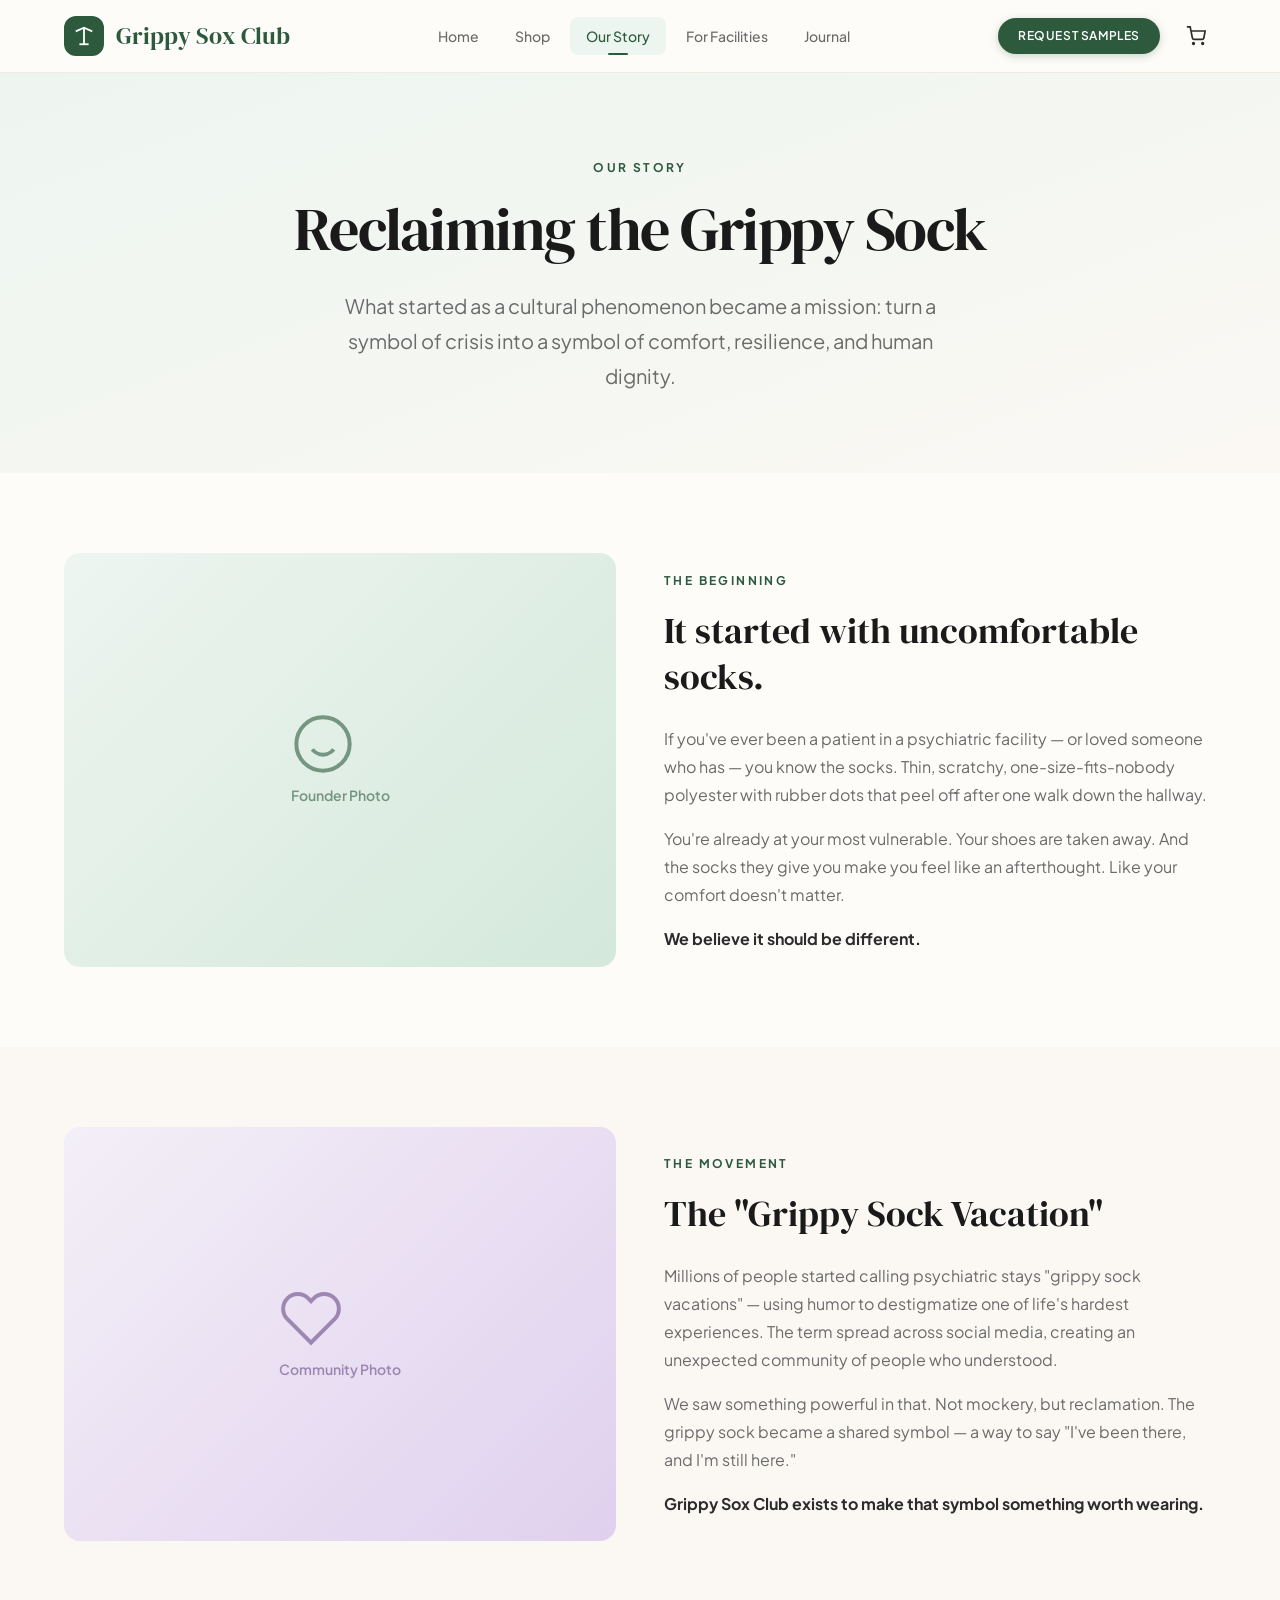
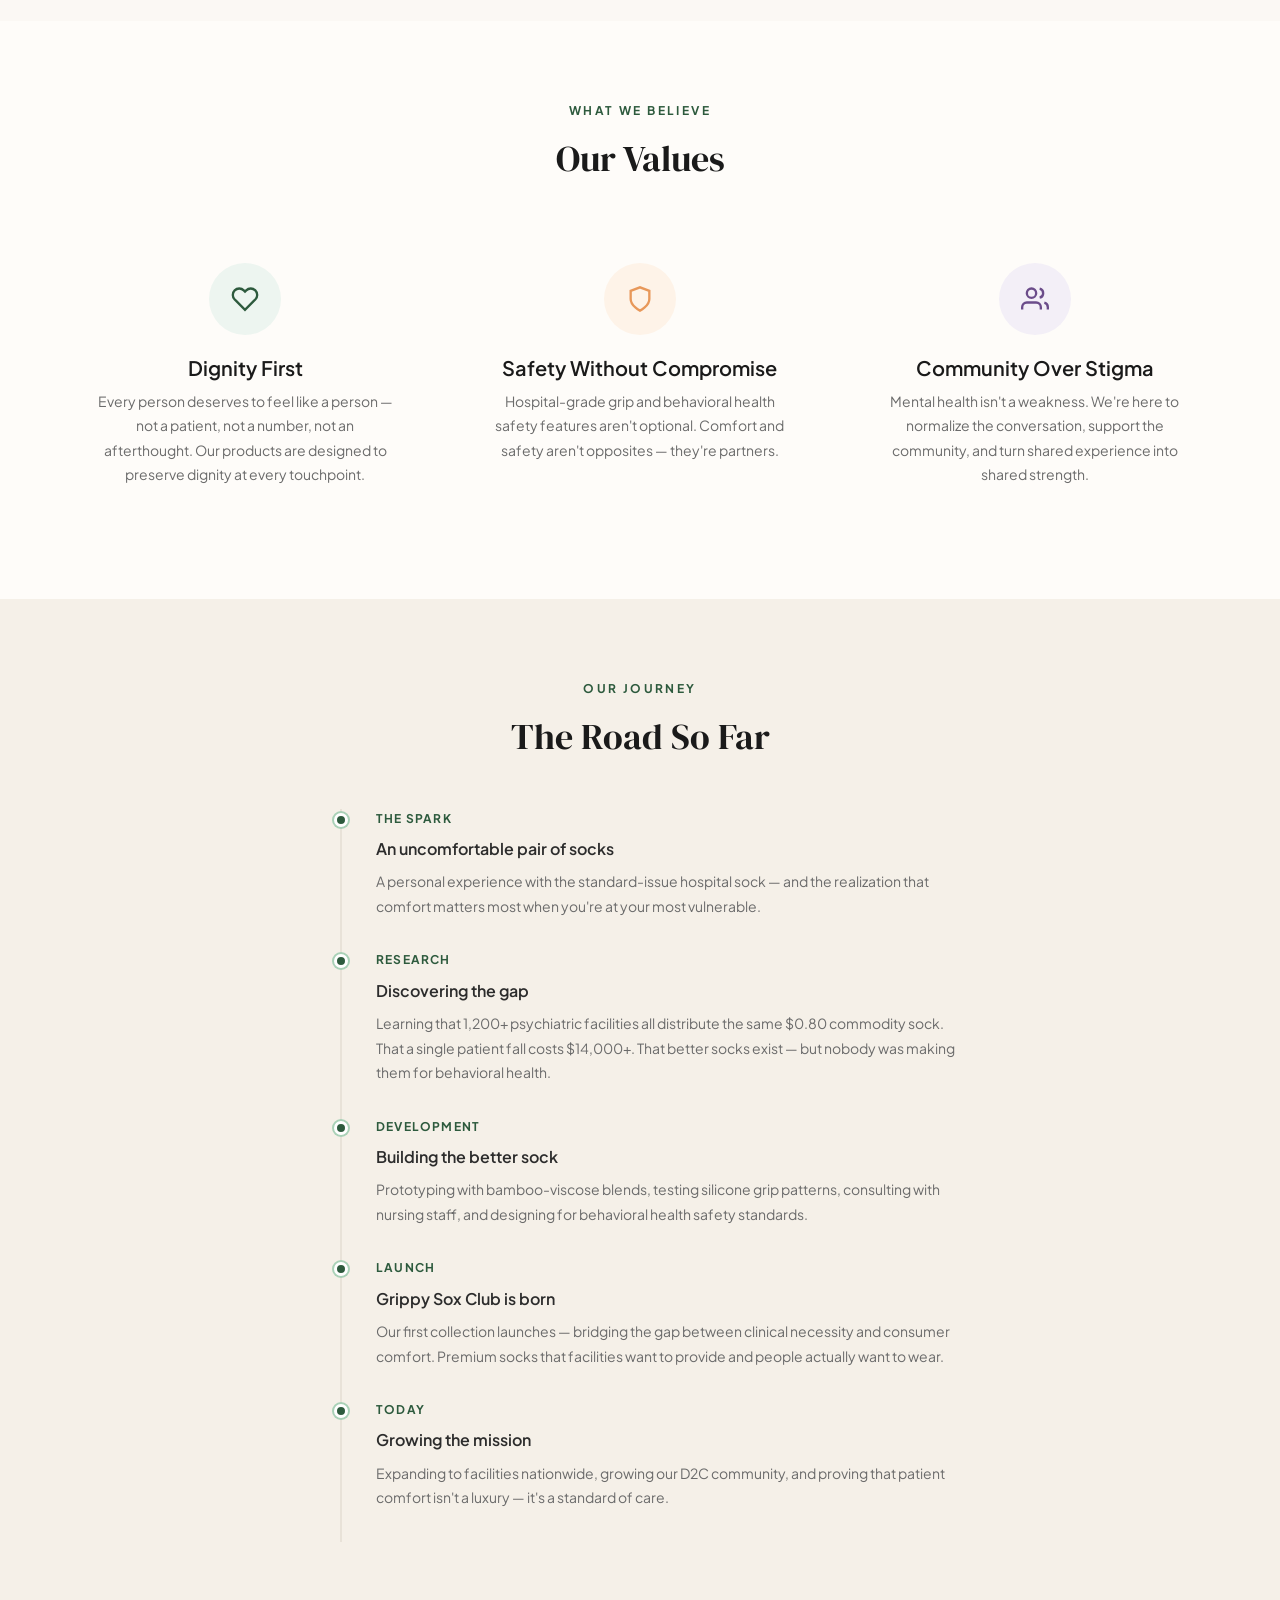
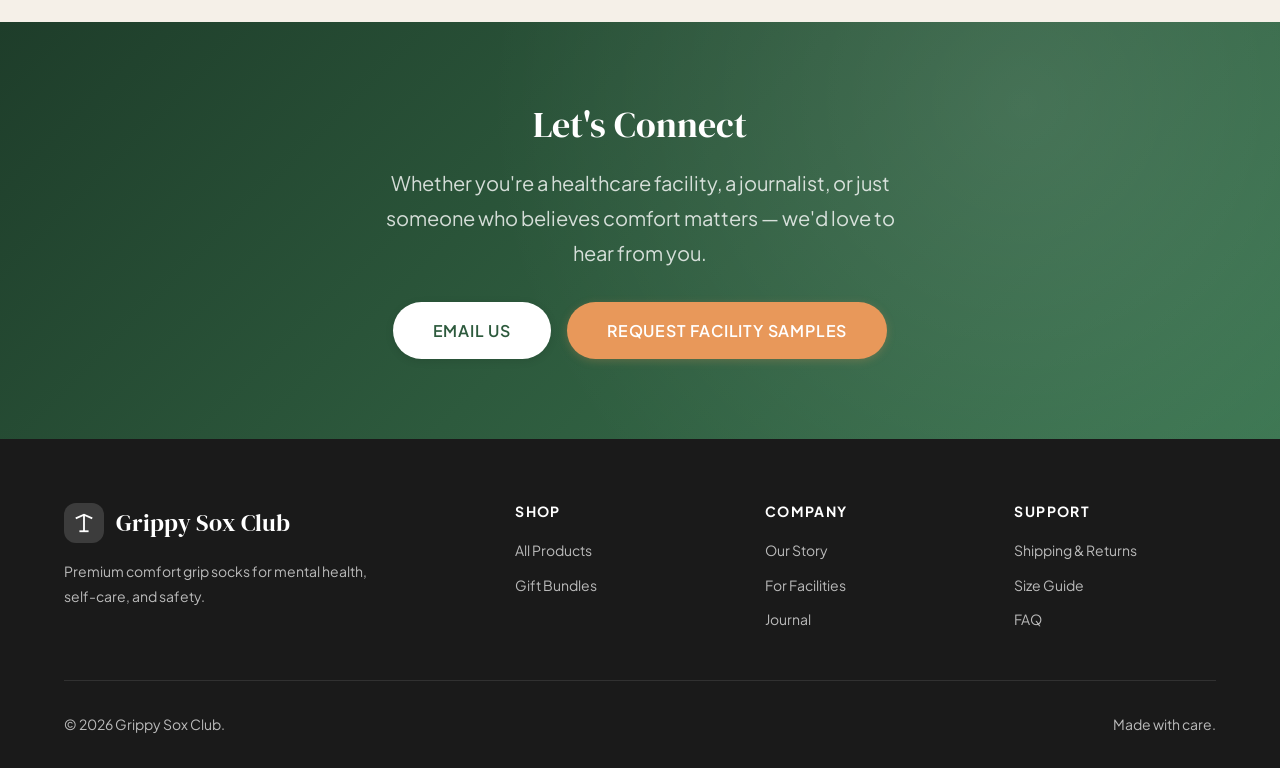
==== pages/about.html @ 21ee4d8b "Build complete Grippy Sox Club e-commerce website with Shopify Buy Button integration Full-featured " ====
<!DOCTYPE html>
<html lang="en">
<head>
  <meta charset="UTF-8">
  <meta name="viewport" content="width=device-width, initial-scale=1.0">
  <title>Our Story — Grippy Sox Club | Reclaiming the Grippy Sock</title>
  <meta name="description" content="Grippy Sox Club is reclaiming the grippy sock as a symbol of comfort and resilience. Learn about our mission to bring premium comfort to behavioral health and self-care.">

  <link rel="preconnect" href="https://fonts.googleapis.com">
  <link rel="preconnect" href="https://fonts.gstatic.com" crossorigin>
  <link href="https://fonts.googleapis.com/css2?family=DM+Serif+Display:ital@0;1&family=Plus+Jakarta+Sans:ital,wght@0,400;0,500;0,600;0,700;0,800;1,400;1,500&display=swap" rel="stylesheet">

  <link rel="stylesheet" href="../css/variables.css">
  <link rel="stylesheet" href="../css/base.css">
  <link rel="stylesheet" href="../css/components.css">
  <link rel="stylesheet" href="../css/animations.css">
  <link rel="icon" type="image/svg+xml" href="data:image/svg+xml,<svg xmlns='http://www.w3.org/2000/svg' viewBox='0 0 100 100'><text y='.9em' font-size='90'>🧦</text></svg>">

  <style>
    .about-hero { background: linear-gradient(160deg, var(--color-primary-50) 0%, var(--color-cream) 100%); }
    .story-section { display: grid; grid-template-columns: 1fr 1fr; gap: var(--space-12); align-items: center; }
    .story-image { aspect-ratio: 4/3; border-radius: var(--radius-xl); overflow: hidden; background: var(--color-sand); display: flex; align-items: center; justify-content: center; }
    .values-grid { display: grid; grid-template-columns: repeat(3, 1fr); gap: var(--space-8); }
    .value-card { text-align: center; padding: var(--space-8); }
    .value-card__icon { width: 72px; height: 72px; border-radius: var(--radius-full); display: flex; align-items: center; justify-content: center; margin: 0 auto var(--space-5); font-size: var(--text-2xl); }
    .timeline { max-width: 640px; margin: 0 auto; position: relative; }
    .timeline::before { content: ''; position: absolute; left: 20px; top: 0; bottom: 0; width: 2px; background: var(--color-border); }
    .timeline-item { padding-left: 56px; padding-bottom: var(--space-8); position: relative; }
    .timeline-item::before { content: ''; position: absolute; left: 14px; top: 4px; width: 14px; height: 14px; border-radius: var(--radius-full); background: var(--color-primary); border: 3px solid white; box-shadow: 0 0 0 2px var(--color-primary-200); }
    .timeline-item__date { font-size: var(--text-xs); font-weight: var(--weight-bold); letter-spacing: var(--tracking-wider); text-transform: uppercase; color: var(--color-primary); margin-bottom: var(--space-2); }
    .timeline-item__title { font-weight: var(--weight-semibold); margin-bottom: var(--space-2); }
    .timeline-item__text { font-size: var(--text-sm); color: var(--color-muted); line-height: var(--leading-relaxed); }
    @media (max-width: 768px) {
      .story-section { grid-template-columns: 1fr; }
      .values-grid { grid-template-columns: 1fr; }
    }
  </style>
</head>
<body class="page-transition">

  <!-- Header -->
  <header class="site-header" id="site-header">
    <div class="header-inner">
      <a href="../index.html" class="logo"><div class="logo-icon"><svg width="22" height="22" viewBox="0 0 24 24" fill="none" stroke="currentColor" stroke-width="2"><path d="M7 21h10"/><path d="M12 21V3"/><path d="M3 7l9-4 9 4"/></svg></div>Grippy Sox Club</a>
      <nav class="nav-main" id="nav-main">
        <a href="../index.html" class="nav-link">Home</a>
        <a href="shop.html" class="nav-link">Shop</a>
        <a href="about.html" class="nav-link active">Our Story</a>
        <a href="facilities.html" class="nav-link">For Facilities</a>
        <a href="blog.html" class="nav-link">Journal</a>
      </nav>
      <div class="nav-actions">
        <a href="facilities.html" class="btn btn--primary btn--sm">Request Samples</a>
        <button class="cart-button" id="cart-toggle" aria-label="Open cart">
          <svg width="20" height="20" viewBox="0 0 24 24" fill="none" stroke="currentColor" stroke-width="2"><circle cx="9" cy="21" r="1"/><circle cx="20" cy="21" r="1"/><path d="M1 1h4l2.68 13.39a2 2 0 0 0 2 1.61h9.72a2 2 0 0 0 2-1.61L23 6H6"/></svg>
          <span class="cart-count" id="cart-count">0</span>
        </button>
        <button class="menu-toggle" id="menu-toggle" aria-label="Toggle menu"><span></span></button>
      </div>
    </div>
  </header>

  <!-- Hero -->
  <section class="about-hero section">
    <div class="container text-center">
      <span class="overline reveal">Our Story</span>
      <h1 class="display mt-4 reveal" style="max-width: 800px; margin-left: auto; margin-right: auto;">
        Reclaiming the Grippy Sock
      </h1>
      <p class="lead mt-6 reveal" style="max-width: 600px; margin-left: auto; margin-right: auto;">
        What started as a cultural phenomenon became a mission: turn a symbol of crisis into a symbol of comfort, resilience, and human dignity.
      </p>
    </div>
  </section>

  <!-- The Story -->
  <section class="section">
    <div class="container">
      <div class="story-section">
        <div class="reveal-left">
          <div class="story-image" style="background: linear-gradient(135deg, var(--color-primary-50), var(--color-primary-100));">
            <div style="text-align: center; color: var(--color-primary); opacity: 0.6;">
              <svg width="64" height="64" viewBox="0 0 24 24" fill="none" stroke="currentColor" stroke-width="1.5"><circle cx="12" cy="12" r="10"/><path d="M8 14s1.5 2 4 2 4-2 4-2"/><line x1="9" y1="9" x2="9.01" y2="9"/><line x1="15" y1="9" x2="15.01" y2="9"/></svg>
              <p style="margin-top: var(--space-2); font-weight: 600; font-size: var(--text-sm);">Founder Photo</p>
            </div>
          </div>
        </div>
        <div class="reveal-right">
          <span class="overline">The Beginning</span>
          <h2 class="h2 mt-4">It started with uncomfortable socks.</h2>
          <p class="mt-6" style="color: var(--color-muted); line-height: var(--leading-relaxed);">
            If you've ever been a patient in a psychiatric facility — or loved someone who has — you know the socks. Thin, scratchy, one-size-fits-nobody polyester with rubber dots that peel off after one walk down the hallway.
          </p>
          <p class="mt-4" style="color: var(--color-muted); line-height: var(--leading-relaxed);">
            You're already at your most vulnerable. Your shoes are taken away. And the socks they give you make you feel like an afterthought. Like your comfort doesn't matter.
          </p>
          <p class="mt-4" style="color: var(--color-muted); line-height: var(--leading-relaxed);">
            <strong style="color: var(--color-charcoal);">We believe it should be different.</strong>
          </p>
        </div>
      </div>
    </div>
  </section>

  <!-- The Movement -->
  <section class="section bg-cream">
    <div class="container">
      <div class="story-section">
        <div class="reveal-left" style="order: 1;">
          <span class="overline">The Movement</span>
          <h2 class="h2 mt-4">The "Grippy Sock Vacation"</h2>
          <p class="mt-6" style="color: var(--color-muted); line-height: var(--leading-relaxed);">
            Millions of people started calling psychiatric stays "grippy sock vacations" — using humor to destigmatize one of life's hardest experiences. The term spread across social media, creating an unexpected community of people who understood.
          </p>
          <p class="mt-4" style="color: var(--color-muted); line-height: var(--leading-relaxed);">
            We saw something powerful in that. Not mockery, but reclamation. The grippy sock became a shared symbol — a way to say "I've been there, and I'm still here."
          </p>
          <p class="mt-4" style="color: var(--color-muted); line-height: var(--leading-relaxed);">
            <strong style="color: var(--color-charcoal);">Grippy Sox Club exists to make that symbol something worth wearing.</strong>
          </p>
        </div>
        <div class="reveal-right">
          <div class="story-image" style="background: linear-gradient(135deg, var(--color-secondary-50), #e0d0ee);">
            <div style="text-align: center; color: var(--color-secondary); opacity: 0.6;">
              <svg width="64" height="64" viewBox="0 0 24 24" fill="none" stroke="currentColor" stroke-width="1.5"><path d="M20.84 4.61a5.5 5.5 0 0 0-7.78 0L12 5.67l-1.06-1.06a5.5 5.5 0 0 0-7.78 7.78l1.06 1.06L12 21.23l7.78-7.78 1.06-1.06a5.5 5.5 0 0 0 0-7.78z"/></svg>
              <p style="margin-top: var(--space-2); font-weight: 600; font-size: var(--text-sm);">Community Photo</p>
            </div>
          </div>
        </div>
      </div>
    </div>
  </section>

  <!-- Values -->
  <section class="section">
    <div class="container">
      <div class="section-header reveal">
        <span class="overline">What We Believe</span>
        <h2 class="h2">Our Values</h2>
      </div>
      <div class="values-grid stagger-children">
        <div class="value-card">
          <div class="value-card__icon" style="background: var(--color-primary-50); color: var(--color-primary);">
            <svg width="28" height="28" viewBox="0 0 24 24" fill="none" stroke="currentColor" stroke-width="2"><path d="M20.84 4.61a5.5 5.5 0 0 0-7.78 0L12 5.67l-1.06-1.06a5.5 5.5 0 0 0-7.78 7.78l1.06 1.06L12 21.23l7.78-7.78 1.06-1.06a5.5 5.5 0 0 0 0-7.78z"/></svg>
          </div>
          <h3 class="h4">Dignity First</h3>
          <p class="mt-2" style="font-size: var(--text-sm); color: var(--color-muted); line-height: var(--leading-relaxed);">Every person deserves to feel like a person — not a patient, not a number, not an afterthought. Our products are designed to preserve dignity at every touchpoint.</p>
        </div>
        <div class="value-card">
          <div class="value-card__icon" style="background: #FEF3E8; color: var(--color-accent);">
            <svg width="28" height="28" viewBox="0 0 24 24" fill="none" stroke="currentColor" stroke-width="2"><path d="M12 22s8-4 8-10V5l-8-3-8 3v7c0 6 8 10 8 10z"/></svg>
          </div>
          <h3 class="h4">Safety Without Compromise</h3>
          <p class="mt-2" style="font-size: var(--text-sm); color: var(--color-muted); line-height: var(--leading-relaxed);">Hospital-grade grip and behavioral health safety features aren't optional. Comfort and safety aren't opposites — they're partners.</p>
        </div>
        <div class="value-card">
          <div class="value-card__icon" style="background: var(--color-secondary-50); color: var(--color-secondary);">
            <svg width="28" height="28" viewBox="0 0 24 24" fill="none" stroke="currentColor" stroke-width="2"><path d="M17 21v-2a4 4 0 0 0-4-4H5a4 4 0 0 0-4 4v2"/><circle cx="9" cy="7" r="4"/><path d="M23 21v-2a4 4 0 0 0-3-3.87"/><path d="M16 3.13a4 4 0 0 1 0 7.75"/></svg>
          </div>
          <h3 class="h4">Community Over Stigma</h3>
          <p class="mt-2" style="font-size: var(--text-sm); color: var(--color-muted); line-height: var(--leading-relaxed);">Mental health isn't a weakness. We're here to normalize the conversation, support the community, and turn shared experience into shared strength.</p>
        </div>
      </div>
    </div>
  </section>

  <!-- Timeline -->
  <section class="section bg-sand">
    <div class="container">
      <div class="section-header reveal">
        <span class="overline">Our Journey</span>
        <h2 class="h2">The Road So Far</h2>
      </div>
      <div class="timeline reveal">
        <div class="timeline-item">
          <div class="timeline-item__date">The Spark</div>
          <div class="timeline-item__title">An uncomfortable pair of socks</div>
          <div class="timeline-item__text">A personal experience with the standard-issue hospital sock — and the realization that comfort matters most when you're at your most vulnerable.</div>
        </div>
        <div class="timeline-item">
          <div class="timeline-item__date">Research</div>
          <div class="timeline-item__title">Discovering the gap</div>
          <div class="timeline-item__text">Learning that 1,200+ psychiatric facilities all distribute the same $0.80 commodity sock. That a single patient fall costs $14,000+. That better socks exist — but nobody was making them for behavioral health.</div>
        </div>
        <div class="timeline-item">
          <div class="timeline-item__date">Development</div>
          <div class="timeline-item__title">Building the better sock</div>
          <div class="timeline-item__text">Prototyping with bamboo-viscose blends, testing silicone grip patterns, consulting with nursing staff, and designing for behavioral health safety standards.</div>
        </div>
        <div class="timeline-item">
          <div class="timeline-item__date">Launch</div>
          <div class="timeline-item__title">Grippy Sox Club is born</div>
          <div class="timeline-item__text">Our first collection launches — bridging the gap between clinical necessity and consumer comfort. Premium socks that facilities want to provide and people actually want to wear.</div>
        </div>
        <div class="timeline-item">
          <div class="timeline-item__date">Today</div>
          <div class="timeline-item__title">Growing the mission</div>
          <div class="timeline-item__text">Expanding to facilities nationwide, growing our D2C community, and proving that patient comfort isn't a luxury — it's a standard of care.</div>
        </div>
      </div>
    </div>
  </section>

  <!-- Contact CTA -->
  <section class="cta-section section" id="contact">
    <div class="container text-center relative" style="z-index:1;">
      <div style="max-width: 540px; margin: 0 auto;">
        <h2 class="h2">Let's Connect</h2>
        <p class="lead mt-4">Whether you're a healthcare facility, a journalist, or just someone who believes comfort matters — we'd love to hear from you.</p>
        <div class="flex justify-center gap-4 mt-8" style="flex-wrap: wrap;">
          <a href="mailto:hello@grippysoxclub.com" class="btn btn--white btn--lg">Email Us</a>
          <a href="facilities.html" class="btn btn--accent btn--lg">Request Facility Samples</a>
        </div>
      </div>
    </div>
  </section>

  <!-- Footer -->
  <footer class="site-footer">
    <div class="container">
      <div class="footer-grid">
        <div class="footer-brand"><a href="../index.html" class="logo"><div class="logo-icon" style="background:rgba(255,255,255,0.15)"><svg width="22" height="22" viewBox="0 0 24 24" fill="none" stroke="currentColor" stroke-width="2"><path d="M7 21h10"/><path d="M12 21V3"/><path d="M3 7l9-4 9 4"/></svg></div>Grippy Sox Club</a><p>Premium comfort grip socks for mental health, self-care, and safety.</p></div>
        <div><h4 class="footer-heading">Shop</h4><nav class="footer-links"><a href="shop.html">All Products</a><a href="shop.html">Gift Bundles</a></nav></div>
        <div><h4 class="footer-heading">Company</h4><nav class="footer-links"><a href="about.html">Our Story</a><a href="facilities.html">For Facilities</a><a href="blog.html">Journal</a></nav></div>
        <div><h4 class="footer-heading">Support</h4><nav class="footer-links"><a href="#">Shipping & Returns</a><a href="#">Size Guide</a><a href="#">FAQ</a></nav></div>
      </div>
      <div class="footer-bottom"><p>&copy; 2026 Grippy Sox Club.</p><p>Made with care.</p></div>
    </div>
  </footer>

  <!-- Cart Drawer -->
  <div class="cart-overlay" id="cart-overlay"></div>
  <div class="cart-drawer" id="cart-drawer">
    <div class="cart-drawer__header"><h3 class="cart-drawer__title">Your Cart</h3><button class="cart-drawer__close" id="cart-close">&times;</button></div>
    <div class="cart-drawer__items" id="cart-items"><div class="cart-drawer__empty"><h4 class="h4">Your cart is empty</h4></div></div>
    <div class="cart-drawer__footer" id="cart-footer" style="display:none;"><div class="cart-drawer__subtotal"><span>Subtotal</span><span id="cart-subtotal">$0.00</span></div><button class="btn btn--primary btn--block btn--lg" id="checkout-btn">Checkout</button></div>
  </div>

  <script src="../js/main.js"></script>
  <script src="../js/shopify-buy.js"></script>
</body>
</html>
---- css/variables.css ----
/* ============================================
   GRIPPY SOX CLUB — Design System Variables
   ============================================ */

:root {
  /* ---- Brand Colors ---- */
  --color-primary: #2D5A3D;        /* Deep forest green — trust, health, calm */
  --color-primary-light: #3A7550;
  --color-primary-dark: #1E3D2A;
  --color-primary-50: #EDF5F0;
  --color-primary-100: #D4E8DB;
  --color-primary-200: #A9D1B7;

  --color-accent: #E8985A;         /* Warm terracotta — comfort, warmth */
  --color-accent-light: #F0B07A;
  --color-accent-dark: #D07A3A;

  --color-secondary: #6B4C8A;      /* Muted purple — mental health awareness */
  --color-secondary-light: #8A6BA8;
  --color-secondary-50: #F3EFF7;

  /* ---- Neutrals ---- */
  --color-cream: #FBF8F4;
  --color-warm-white: #FEFCF9;
  --color-sand: #F5F0E8;
  --color-taupe: #B8A99A;
  --color-charcoal: #2C2C2C;
  --color-dark: #1A1A1A;
  --color-muted: #6B6B6B;
  --color-light-muted: #9B9B9B;
  --color-border: #E8E2D8;
  --color-border-light: #F0ECE4;

  /* ---- Semantic Colors ---- */
  --color-success: #3A7550;
  --color-warning: #E8985A;
  --color-error: #C94444;
  --color-info: #4A7FB5;

  /* ---- Typography ---- */
  --font-display: 'DM Serif Display', Georgia, serif;
  --font-heading: 'Plus Jakarta Sans', 'Inter', -apple-system, sans-serif;
  --font-body: 'Plus Jakarta Sans', 'Inter', -apple-system, sans-serif;
  --font-mono: 'JetBrains Mono', 'Fira Code', monospace;

  /* ---- Type Scale (Major Third — 1.250) ---- */
  --text-xs: 0.75rem;     /* 12px */
  --text-sm: 0.875rem;    /* 14px */
  --text-base: 1rem;      /* 16px */
  --text-md: 1.125rem;    /* 18px */
  --text-lg: 1.25rem;     /* 20px */
  --text-xl: 1.5rem;      /* 24px */
  --text-2xl: 1.875rem;   /* 30px */
  --text-3xl: 2.25rem;    /* 36px */
  --text-4xl: 3rem;       /* 48px */
  --text-5xl: 3.75rem;    /* 60px */
  --text-6xl: 4.5rem;     /* 72px */

  /* ---- Line Heights ---- */
  --leading-tight: 1.15;
  --leading-snug: 1.3;
  --leading-normal: 1.6;
  --leading-relaxed: 1.75;

  /* ---- Letter Spacing ---- */
  --tracking-tight: -0.025em;
  --tracking-normal: 0;
  --tracking-wide: 0.05em;
  --tracking-wider: 0.1em;
  --tracking-widest: 0.2em;

  /* ---- Font Weights ---- */
  --weight-normal: 400;
  --weight-medium: 500;
  --weight-semibold: 600;
  --weight-bold: 700;
  --weight-extrabold: 800;

  /* ---- Spacing Scale ---- */
  --space-1: 0.25rem;   /* 4px */
  --space-2: 0.5rem;    /* 8px */
  --space-3: 0.75rem;   /* 12px */
  --space-4: 1rem;      /* 16px */
  --space-5: 1.25rem;   /* 20px */
  --space-6: 1.5rem;    /* 24px */
  --space-8: 2rem;      /* 32px */
  --space-10: 2.5rem;   /* 40px */
  --space-12: 3rem;     /* 48px */
  --space-16: 4rem;     /* 64px */
  --space-20: 5rem;     /* 80px */
  --space-24: 6rem;     /* 96px */
  --space-32: 8rem;     /* 128px */

  /* ---- Layout ---- */
  --container-sm: 640px;
  --container-md: 768px;
  --container-lg: 1024px;
  --container-xl: 1200px;
  --container-2xl: 1400px;

  /* ---- Border Radius ---- */
  --radius-sm: 4px;
  --radius-md: 8px;
  --radius-lg: 12px;
  --radius-xl: 16px;
  --radius-2xl: 24px;
  --radius-full: 9999px;

  /* ---- Shadows ---- */
  --shadow-xs: 0 1px 2px rgba(0, 0, 0, 0.04);
  --shadow-sm: 0 2px 4px rgba(0, 0, 0, 0.06);
  --shadow-md: 0 4px 12px rgba(0, 0, 0, 0.08);
  --shadow-lg: 0 8px 24px rgba(0, 0, 0, 0.1);
  --shadow-xl: 0 16px 48px rgba(0, 0, 0, 0.12);
  --shadow-2xl: 0 24px 64px rgba(0, 0, 0, 0.16);
  --shadow-inner: inset 0 2px 4px rgba(0, 0, 0, 0.06);
  --shadow-glow: 0 0 24px rgba(45, 90, 61, 0.15);

  /* ---- Transitions ---- */
  --ease-out: cubic-bezier(0.25, 0.46, 0.45, 0.94);
  --ease-in-out: cubic-bezier(0.42, 0, 0.58, 1);
  --ease-bounce: cubic-bezier(0.34, 1.56, 0.64, 1);
  --duration-fast: 150ms;
  --duration-normal: 300ms;
  --duration-slow: 500ms;

  /* ---- Z-Index ---- */
  --z-below: -1;
  --z-base: 0;
  --z-above: 10;
  --z-sticky: 100;
  --z-header: 200;
  --z-overlay: 300;
  --z-modal: 400;
  --z-toast: 500;
}
---- css/base.css ----
/* ============================================
   GRIPPY SOX CLUB — Base & Reset Styles
   ============================================ */

/* ---- Modern CSS Reset ---- */
*, *::before, *::after {
  box-sizing: border-box;
  margin: 0;
  padding: 0;
}

html {
  font-size: 16px;
  scroll-behavior: smooth;
  -webkit-text-size-adjust: 100%;
  text-size-adjust: 100%;
}

body {
  font-family: var(--font-body);
  font-size: var(--text-base);
  font-weight: var(--weight-normal);
  line-height: var(--leading-normal);
  color: var(--color-charcoal);
  background-color: var(--color-warm-white);
  -webkit-font-smoothing: antialiased;
  -moz-osx-font-smoothing: grayscale;
  overflow-x: hidden;
}

img, picture, video, canvas, svg {
  display: block;
  max-width: 100%;
  height: auto;
}

input, button, textarea, select {
  font: inherit;
  color: inherit;
}

button {
  cursor: pointer;
  border: none;
  background: none;
}

a {
  color: inherit;
  text-decoration: none;
}

ul, ol {
  list-style: none;
}

h1, h2, h3, h4, h5, h6 {
  overflow-wrap: break-word;
  line-height: var(--leading-tight);
}

p {
  overflow-wrap: break-word;
}

/* ---- Selection ---- */
::selection {
  background-color: var(--color-primary-200);
  color: var(--color-primary-dark);
}

/* ---- Focus Styles ---- */
:focus-visible {
  outline: 2px solid var(--color-primary);
  outline-offset: 2px;
  border-radius: var(--radius-sm);
}

/* ---- Scrollbar ---- */
::-webkit-scrollbar {
  width: 8px;
}
::-webkit-scrollbar-track {
  background: var(--color-cream);
}
::-webkit-scrollbar-thumb {
  background: var(--color-taupe);
  border-radius: var(--radius-full);
}
::-webkit-scrollbar-thumb:hover {
  background: var(--color-muted);
}

/* ============================================
   Layout Utilities
   ============================================ */

.container {
  width: 100%;
  max-width: var(--container-xl);
  margin-left: auto;
  margin-right: auto;
  padding-left: var(--space-6);
  padding-right: var(--space-6);
}

.container--narrow {
  max-width: var(--container-md);
}

.container--wide {
  max-width: var(--container-2xl);
}

.section {
  padding-top: var(--space-20);
  padding-bottom: var(--space-20);
}

.section--sm {
  padding-top: var(--space-12);
  padding-bottom: var(--space-12);
}

.section--lg {
  padding-top: var(--space-32);
  padding-bottom: var(--space-32);
}

/* ============================================
   Typography
   ============================================ */

.display {
  font-family: var(--font-display);
  font-size: var(--text-5xl);
  font-weight: var(--weight-normal);
  line-height: var(--leading-tight);
  letter-spacing: var(--tracking-tight);
  color: var(--color-dark);
}

.h1 {
  font-family: var(--font-display);
  font-size: var(--text-4xl);
  font-weight: var(--weight-normal);
  line-height: var(--leading-tight);
  letter-spacing: var(--tracking-tight);
  color: var(--color-dark);
}

.h2 {
  font-family: var(--font-display);
  font-size: var(--text-3xl);
  font-weight: var(--weight-normal);
  line-height: var(--leading-snug);
  color: var(--color-dark);
}

.h3 {
  font-family: var(--font-heading);
  font-size: var(--text-xl);
  font-weight: var(--weight-semibold);
  line-height: var(--leading-snug);
  color: var(--color-dark);
}

.h4 {
  font-family: var(--font-heading);
  font-size: var(--text-lg);
  font-weight: var(--weight-semibold);
  line-height: var(--leading-snug);
  color: var(--color-dark);
}

.overline {
  font-family: var(--font-heading);
  font-size: var(--text-xs);
  font-weight: var(--weight-bold);
  letter-spacing: var(--tracking-widest);
  text-transform: uppercase;
  color: var(--color-primary);
}

.lead {
  font-size: var(--text-lg);
  line-height: var(--leading-relaxed);
  color: var(--color-muted);
}

.caption {
  font-size: var(--text-sm);
  color: var(--color-light-muted);
}

/* ============================================
   Buttons
   ============================================ */

.btn {
  display: inline-flex;
  align-items: center;
  justify-content: center;
  gap: var(--space-2);
  padding: var(--space-3) var(--space-8);
  font-family: var(--font-heading);
  font-size: var(--text-sm);
  font-weight: var(--weight-semibold);
  letter-spacing: var(--tracking-wide);
  text-transform: uppercase;
  border-radius: var(--radius-full);
  transition: all var(--duration-normal) var(--ease-out);
  white-space: nowrap;
  position: relative;
  overflow: hidden;
}

.btn::after {
  content: '';
  position: absolute;
  inset: 0;
  background: linear-gradient(135deg, rgba(255,255,255,0.15) 0%, transparent 50%);
  opacity: 0;
  transition: opacity var(--duration-normal) var(--ease-out);
}

.btn:hover::after {
  opacity: 1;
}

.btn--primary {
  background-color: var(--color-primary);
  color: white;
  box-shadow: 0 2px 8px rgba(45, 90, 61, 0.25);
}

.btn--primary:hover {
  background-color: var(--color-primary-light);
  box-shadow: 0 4px 16px rgba(45, 90, 61, 0.3);
  transform: translateY(-1px);
}

.btn--primary:active {
  transform: translateY(0);
  box-shadow: 0 1px 4px rgba(45, 90, 61, 0.2);
}

.btn--accent {
  background-color: var(--color-accent);
  color: white;
  box-shadow: 0 2px 8px rgba(232, 152, 90, 0.25);
}

.btn--accent:hover {
  background-color: var(--color-accent-light);
  box-shadow: 0 4px 16px rgba(232, 152, 90, 0.3);
  transform: translateY(-1px);
}

.btn--outline {
  background: transparent;
  color: var(--color-primary);
  border: 2px solid var(--color-primary);
}

.btn--outline:hover {
  background-color: var(--color-primary);
  color: white;
  transform: translateY(-1px);
}

.btn--white {
  background: white;
  color: var(--color-primary);
  box-shadow: 0 2px 8px rgba(0, 0, 0, 0.1);
}

.btn--white:hover {
  box-shadow: 0 4px 16px rgba(0, 0, 0, 0.15);
  transform: translateY(-1px);
}

.btn--ghost {
  background: transparent;
  color: var(--color-charcoal);
  padding: var(--space-2) var(--space-4);
}

.btn--ghost:hover {
  color: var(--color-primary);
}

.btn--lg {
  padding: var(--space-4) var(--space-10);
  font-size: var(--text-base);
}

.btn--sm {
  padding: var(--space-2) var(--space-5);
  font-size: var(--text-xs);
}

.btn--block {
  width: 100%;
}

/* ============================================
   Cards
   ============================================ */

.card {
  background: white;
  border-radius: var(--radius-xl);
  overflow: hidden;
  transition: all var(--duration-normal) var(--ease-out);
}

.card--elevated {
  box-shadow: var(--shadow-md);
}

.card--elevated:hover {
  box-shadow: var(--shadow-xl);
  transform: translateY(-4px);
}

.card--bordered {
  border: 1px solid var(--color-border);
}

.card--bordered:hover {
  border-color: var(--color-primary-200);
}

.card__image {
  width: 100%;
  aspect-ratio: 1 / 1;
  object-fit: cover;
}

.card__body {
  padding: var(--space-6);
}

/* ============================================
   Badges
   ============================================ */

.badge {
  display: inline-flex;
  align-items: center;
  gap: var(--space-1);
  padding: var(--space-1) var(--space-3);
  font-size: var(--text-xs);
  font-weight: var(--weight-semibold);
  letter-spacing: var(--tracking-wide);
  text-transform: uppercase;
  border-radius: var(--radius-full);
}

.badge--primary {
  background-color: var(--color-primary-50);
  color: var(--color-primary);
}

.badge--accent {
  background-color: #FEF3E8;
  color: var(--color-accent-dark);
}

.badge--secondary {
  background-color: var(--color-secondary-50);
  color: var(--color-secondary);
}

/* ============================================
   Grid
   ============================================ */

.grid {
  display: grid;
  gap: var(--space-8);
}

.grid--2 { grid-template-columns: repeat(2, 1fr); }
.grid--3 { grid-template-columns: repeat(3, 1fr); }
.grid--4 { grid-template-columns: repeat(4, 1fr); }

@media (max-width: 1024px) {
  .grid--4 { grid-template-columns: repeat(2, 1fr); }
  .grid--3 { grid-template-columns: repeat(2, 1fr); }
}

@media (max-width: 640px) {
  .grid--4, .grid--3, .grid--2 {
    grid-template-columns: 1fr;
  }
  .display { font-size: var(--text-3xl); }
  .h1 { font-size: var(--text-2xl); }
  .h2 { font-size: var(--text-xl); }
  .section { padding-top: var(--space-12); padding-bottom: var(--space-12); }
  .section--lg { padding-top: var(--space-20); padding-bottom: var(--space-20); }
  .container { padding-left: var(--space-4); padding-right: var(--space-4); }
}

/* ============================================
   Utility Classes
   ============================================ */

.text-center { text-align: center; }
.text-left { text-align: left; }
.text-right { text-align: right; }

.mx-auto { margin-left: auto; margin-right: auto; }

.flex { display: flex; }
.flex-col { flex-direction: column; }
.flex-wrap { flex-wrap: wrap; }
.items-center { align-items: center; }
.justify-center { justify-content: center; }
.justify-between { justify-content: space-between; }
.gap-2 { gap: var(--space-2); }
.gap-4 { gap: var(--space-4); }
.gap-6 { gap: var(--space-6); }
.gap-8 { gap: var(--space-8); }

.mt-2 { margin-top: var(--space-2); }
.mt-4 { margin-top: var(--space-4); }
.mt-6 { margin-top: var(--space-6); }
.mt-8 { margin-top: var(--space-8); }
.mb-2 { margin-bottom: var(--space-2); }
.mb-4 { margin-bottom: var(--space-4); }
.mb-6 { margin-bottom: var(--space-6); }
.mb-8 { margin-bottom: var(--space-8); }

.sr-only {
  position: absolute;
  width: 1px;
  height: 1px;
  padding: 0;
  margin: -1px;
  overflow: hidden;
  clip: rect(0, 0, 0, 0);
  border: 0;
}

.bg-cream { background-color: var(--color-cream); }
.bg-sand { background-color: var(--color-sand); }
.bg-white { background-color: white; }
.bg-primary { background-color: var(--color-primary); }
.bg-dark { background-color: var(--color-dark); }

.color-primary { color: var(--color-primary); }
.color-accent { color: var(--color-accent); }
.color-muted { color: var(--color-muted); }
.color-white { color: white; }

.relative { position: relative; }
.overflow-hidden { overflow: hidden; }

.max-w-prose { max-width: 65ch; }
.max-w-narrow { max-width: 540px; }
---- css/components.css ----
/* ============================================
   GRIPPY SOX CLUB — Component Styles
   ============================================ */

/* ---- Announcement Bar ---- */
.announcement-bar {
  background: var(--color-primary-dark);
  color: white;
  padding: var(--space-2) var(--space-4);
  text-align: center;
  font-size: var(--text-sm);
  font-weight: var(--weight-medium);
  letter-spacing: var(--tracking-wide);
  position: relative;
  z-index: var(--z-header);
}

.announcement-bar a {
  text-decoration: underline;
  text-underline-offset: 2px;
}

.announcement-bar a:hover {
  opacity: 0.8;
}

/* ---- Header / Navigation ---- */
.site-header {
  position: sticky;
  top: 0;
  background: rgba(254, 252, 249, 0.92);
  backdrop-filter: blur(20px);
  -webkit-backdrop-filter: blur(20px);
  border-bottom: 1px solid var(--color-border-light);
  z-index: var(--z-header);
  transition: all var(--duration-normal) var(--ease-out);
}

.site-header.scrolled {
  box-shadow: var(--shadow-sm);
}

.header-inner {
  display: flex;
  align-items: center;
  justify-content: space-between;
  height: 72px;
  max-width: var(--container-xl);
  margin: 0 auto;
  padding: 0 var(--space-6);
}

.logo {
  display: flex;
  align-items: center;
  gap: var(--space-3);
  font-family: var(--font-display);
  font-size: var(--text-xl);
  color: var(--color-primary);
  white-space: nowrap;
}

.logo-icon {
  width: 40px;
  height: 40px;
  background: var(--color-primary);
  border-radius: var(--radius-lg);
  display: flex;
  align-items: center;
  justify-content: center;
  color: white;
  font-size: var(--text-lg);
  flex-shrink: 0;
}

.nav-main {
  display: flex;
  align-items: center;
  gap: var(--space-1);
}

.nav-link {
  padding: var(--space-2) var(--space-4);
  font-size: var(--text-sm);
  font-weight: var(--weight-medium);
  color: var(--color-muted);
  border-radius: var(--radius-md);
  transition: all var(--duration-fast) var(--ease-out);
  position: relative;
}

.nav-link:hover,
.nav-link.active {
  color: var(--color-primary);
  background-color: var(--color-primary-50);
}

.nav-link::after {
  content: '';
  position: absolute;
  bottom: 0;
  left: 50%;
  transform: translateX(-50%) scaleX(0);
  width: 20px;
  height: 2px;
  background: var(--color-primary);
  border-radius: var(--radius-full);
  transition: transform var(--duration-normal) var(--ease-out);
}

.nav-link:hover::after,
.nav-link.active::after {
  transform: translateX(-50%) scaleX(1);
}

.nav-actions {
  display: flex;
  align-items: center;
  gap: var(--space-4);
}

.cart-button {
  position: relative;
  width: 40px;
  height: 40px;
  display: flex;
  align-items: center;
  justify-content: center;
  border-radius: var(--radius-full);
  transition: all var(--duration-fast) var(--ease-out);
}

.cart-button:hover {
  background-color: var(--color-primary-50);
  color: var(--color-primary);
}

.cart-count {
  position: absolute;
  top: -2px;
  right: -2px;
  width: 18px;
  height: 18px;
  background: var(--color-accent);
  color: white;
  font-size: 10px;
  font-weight: var(--weight-bold);
  border-radius: var(--radius-full);
  display: flex;
  align-items: center;
  justify-content: center;
  opacity: 0;
  transform: scale(0);
  transition: all var(--duration-normal) var(--ease-bounce);
}

.cart-count.visible {
  opacity: 1;
  transform: scale(1);
}

/* Mobile Menu Toggle */
.menu-toggle {
  display: none;
  width: 40px;
  height: 40px;
  align-items: center;
  justify-content: center;
  border-radius: var(--radius-md);
}

.menu-toggle span {
  display: block;
  width: 20px;
  height: 2px;
  background: var(--color-charcoal);
  transition: all var(--duration-normal) var(--ease-out);
  position: relative;
}

.menu-toggle span::before,
.menu-toggle span::after {
  content: '';
  position: absolute;
  width: 100%;
  height: 100%;
  background: inherit;
  left: 0;
  transition: inherit;
}

.menu-toggle span::before { top: -6px; }
.menu-toggle span::after { top: 6px; }

.menu-toggle.open span { background: transparent; }
.menu-toggle.open span::before { top: 0; transform: rotate(45deg); background: var(--color-charcoal); }
.menu-toggle.open span::after { top: 0; transform: rotate(-45deg); background: var(--color-charcoal); }

@media (max-width: 768px) {
  .menu-toggle { display: flex; }
  .nav-main {
    position: fixed;
    top: 72px;
    left: 0;
    right: 0;
    bottom: 0;
    background: var(--color-warm-white);
    flex-direction: column;
    align-items: stretch;
    padding: var(--space-6);
    gap: var(--space-2);
    transform: translateX(100%);
    transition: transform var(--duration-slow) var(--ease-out);
    z-index: var(--z-overlay);
  }
  .nav-main.open {
    transform: translateX(0);
  }
  .nav-link {
    font-size: var(--text-lg);
    padding: var(--space-4);
  }
  .nav-actions .btn {
    display: none;
  }
  .nav-main .btn--primary {
    display: inline-flex;
    margin-top: var(--space-4);
  }
}

/* ---- Hero Section ---- */
.hero {
  position: relative;
  min-height: 90vh;
  display: flex;
  align-items: center;
  overflow: hidden;
  background: linear-gradient(160deg, var(--color-cream) 0%, var(--color-warm-white) 50%, var(--color-primary-50) 100%);
}

.hero__bg-pattern {
  position: absolute;
  inset: 0;
  opacity: 0.04;
  background-image:
    radial-gradient(circle at 20% 50%, var(--color-primary) 1px, transparent 1px),
    radial-gradient(circle at 80% 20%, var(--color-primary) 1px, transparent 1px),
    radial-gradient(circle at 60% 80%, var(--color-primary) 1px, transparent 1px);
  background-size: 60px 60px, 80px 80px, 50px 50px;
}

.hero__content {
  display: grid;
  grid-template-columns: 1fr 1fr;
  gap: var(--space-16);
  align-items: center;
  position: relative;
  z-index: 1;
}

.hero__text {
  max-width: 580px;
}

.hero__badge {
  margin-bottom: var(--space-6);
}

.hero__title {
  font-family: var(--font-display);
  font-size: var(--text-5xl);
  line-height: var(--leading-tight);
  color: var(--color-dark);
  margin-bottom: var(--space-6);
}

.hero__title em {
  font-style: normal;
  color: var(--color-primary);
  position: relative;
}

.hero__title em::after {
  content: '';
  position: absolute;
  bottom: 4px;
  left: 0;
  right: 0;
  height: 8px;
  background: var(--color-primary-200);
  border-radius: var(--radius-full);
  z-index: -1;
  opacity: 0.6;
}

.hero__subtitle {
  font-size: var(--text-lg);
  line-height: var(--leading-relaxed);
  color: var(--color-muted);
  margin-bottom: var(--space-8);
  max-width: 480px;
}

.hero__actions {
  display: flex;
  gap: var(--space-4);
  flex-wrap: wrap;
  margin-bottom: var(--space-10);
}

.hero__proof {
  display: flex;
  align-items: center;
  gap: var(--space-4);
  padding-top: var(--space-8);
  border-top: 1px solid var(--color-border-light);
}

.hero__proof-avatars {
  display: flex;
}

.hero__proof-avatar {
  width: 36px;
  height: 36px;
  border-radius: var(--radius-full);
  border: 2px solid white;
  background: var(--color-primary-100);
  display: flex;
  align-items: center;
  justify-content: center;
  font-size: var(--text-xs);
  font-weight: var(--weight-bold);
  color: var(--color-primary);
  margin-left: -8px;
}

.hero__proof-avatar:first-child {
  margin-left: 0;
}

.hero__proof-text {
  font-size: var(--text-sm);
  color: var(--color-muted);
}

.hero__proof-text strong {
  color: var(--color-charcoal);
  font-weight: var(--weight-semibold);
}

.hero__visual {
  position: relative;
  display: flex;
  align-items: center;
  justify-content: center;
}

.hero__image-container {
  position: relative;
  width: 100%;
  max-width: 520px;
  aspect-ratio: 4 / 5;
  background: linear-gradient(135deg, var(--color-primary-100), var(--color-primary-200));
  border-radius: var(--radius-2xl);
  overflow: hidden;
  box-shadow: var(--shadow-2xl);
}

.hero__image-container::before {
  content: '';
  position: absolute;
  inset: 0;
  background: linear-gradient(180deg, transparent 50%, rgba(0,0,0,0.1) 100%);
  z-index: 1;
}

.hero__image-placeholder {
  width: 100%;
  height: 100%;
  display: flex;
  flex-direction: column;
  align-items: center;
  justify-content: center;
  gap: var(--space-4);
  color: var(--color-primary);
  font-size: var(--text-lg);
  padding: var(--space-8);
  text-align: center;
  background: linear-gradient(135deg, var(--color-primary-50) 0%, var(--color-primary-100) 50%, #d4e8db 100%);
}

.hero__image-placeholder svg {
  width: 80px;
  height: 80px;
  opacity: 0.6;
}

.hero__float-card {
  position: absolute;
  background: white;
  border-radius: var(--radius-lg);
  padding: var(--space-4) var(--space-5);
  box-shadow: var(--shadow-lg);
  display: flex;
  align-items: center;
  gap: var(--space-3);
  z-index: 2;
  animation: float 6s ease-in-out infinite;
}

.hero__float-card--top {
  top: 10%;
  right: -20px;
  animation-delay: 0s;
}

.hero__float-card--bottom {
  bottom: 15%;
  left: -20px;
  animation-delay: 3s;
}

.hero__float-icon {
  width: 40px;
  height: 40px;
  border-radius: var(--radius-md);
  display: flex;
  align-items: center;
  justify-content: center;
  font-size: var(--text-lg);
  flex-shrink: 0;
}

.hero__float-card--top .hero__float-icon {
  background: var(--color-primary-50);
  color: var(--color-primary);
}

.hero__float-card--bottom .hero__float-icon {
  background: #FEF3E8;
  color: var(--color-accent);
}

.hero__float-text {
  font-size: var(--text-sm);
  font-weight: var(--weight-semibold);
  color: var(--color-charcoal);
  white-space: nowrap;
}

.hero__float-subtext {
  font-size: var(--text-xs);
  color: var(--color-light-muted);
  font-weight: var(--weight-normal);
}

@keyframes float {
  0%, 100% { transform: translateY(0); }
  50% { transform: translateY(-10px); }
}

@media (max-width: 1024px) {
  .hero { min-height: auto; padding-top: var(--space-12); padding-bottom: var(--space-12); }
  .hero__content { grid-template-columns: 1fr; gap: var(--space-10); }
  .hero__title { font-size: var(--text-3xl); }
  .hero__visual { order: -1; }
  .hero__image-container { max-width: 400px; margin: 0 auto; }
  .hero__float-card--top { right: 5%; }
  .hero__float-card--bottom { left: 5%; }
}

@media (max-width: 640px) {
  .hero__title { font-size: var(--text-2xl); }
  .hero__actions { flex-direction: column; }
  .hero__actions .btn { width: 100%; }
  .hero__float-card { display: none; }
}

/* ---- Trust Bar ---- */
.trust-bar {
  background: white;
  border-top: 1px solid var(--color-border-light);
  border-bottom: 1px solid var(--color-border-light);
  padding: var(--space-8) 0;
}

.trust-bar__inner {
  display: flex;
  align-items: center;
  justify-content: center;
  gap: var(--space-12);
  flex-wrap: wrap;
}

.trust-item {
  display: flex;
  align-items: center;
  gap: var(--space-3);
  font-size: var(--text-sm);
  font-weight: var(--weight-medium);
  color: var(--color-muted);
  white-space: nowrap;
}

.trust-item__icon {
  width: 36px;
  height: 36px;
  background: var(--color-primary-50);
  border-radius: var(--radius-full);
  display: flex;
  align-items: center;
  justify-content: center;
  color: var(--color-primary);
  font-size: var(--text-md);
  flex-shrink: 0;
}

@media (max-width: 768px) {
  .trust-bar__inner {
    gap: var(--space-6);
  }
  .trust-item {
    flex: 0 0 calc(50% - var(--space-3));
    justify-content: center;
  }
}

/* ---- Product Card ---- */
.product-card {
  background: white;
  border-radius: var(--radius-xl);
  overflow: hidden;
  border: 1px solid var(--color-border-light);
  transition: all var(--duration-normal) var(--ease-out);
  position: relative;
}

.product-card:hover {
  border-color: var(--color-primary-200);
  box-shadow: var(--shadow-lg);
  transform: translateY(-4px);
}

.product-card__badge {
  position: absolute;
  top: var(--space-4);
  left: var(--space-4);
  z-index: 2;
}

.product-card__image {
  width: 100%;
  aspect-ratio: 1 / 1;
  background: var(--color-sand);
  position: relative;
  overflow: hidden;
}

.product-card__image-placeholder {
  width: 100%;
  height: 100%;
  display: flex;
  flex-direction: column;
  align-items: center;
  justify-content: center;
  gap: var(--space-2);
  color: var(--color-taupe);
  font-size: var(--text-sm);
}

.product-card__image-placeholder svg {
  width: 48px;
  height: 48px;
  opacity: 0.5;
}

.product-card__quick-add {
  position: absolute;
  bottom: 0;
  left: 0;
  right: 0;
  padding: var(--space-4);
  background: linear-gradient(transparent, rgba(0,0,0,0.5));
  transform: translateY(100%);
  transition: transform var(--duration-normal) var(--ease-out);
}

.product-card:hover .product-card__quick-add {
  transform: translateY(0);
}

.product-card__body {
  padding: var(--space-5);
}

.product-card__category {
  font-size: var(--text-xs);
  font-weight: var(--weight-semibold);
  letter-spacing: var(--tracking-wider);
  text-transform: uppercase;
  color: var(--color-light-muted);
  margin-bottom: var(--space-1);
}

.product-card__title {
  font-family: var(--font-heading);
  font-size: var(--text-md);
  font-weight: var(--weight-semibold);
  color: var(--color-dark);
  margin-bottom: var(--space-2);
}

.product-card__description {
  font-size: var(--text-sm);
  color: var(--color-muted);
  line-height: var(--leading-normal);
  margin-bottom: var(--space-4);
  display: -webkit-box;
  -webkit-line-clamp: 2;
  -webkit-box-orient: vertical;
  overflow: hidden;
}

.product-card__footer {
  display: flex;
  align-items: center;
  justify-content: space-between;
}

.product-card__price {
  font-size: var(--text-lg);
  font-weight: var(--weight-bold);
  color: var(--color-dark);
}

.product-card__price-compare {
  font-size: var(--text-sm);
  color: var(--color-light-muted);
  text-decoration: line-through;
  margin-left: var(--space-2);
  font-weight: var(--weight-normal);
}

.product-card__rating {
  display: flex;
  align-items: center;
  gap: var(--space-1);
  font-size: var(--text-sm);
  color: var(--color-accent);
}

/* ---- Section Headers ---- */
.section-header {
  text-align: center;
  max-width: 640px;
  margin: 0 auto var(--space-12);
}

.section-header .overline {
  margin-bottom: var(--space-4);
  display: block;
}

.section-header .h2 {
  margin-bottom: var(--space-4);
}

.section-header .lead {
  margin-bottom: 0;
}

/* ---- Feature Cards ---- */
.feature-card {
  padding: var(--space-8);
  border-radius: var(--radius-xl);
  background: white;
  border: 1px solid var(--color-border-light);
  transition: all var(--duration-normal) var(--ease-out);
}

.feature-card:hover {
  border-color: var(--color-primary-200);
  box-shadow: var(--shadow-md);
}

.feature-card__icon {
  width: 56px;
  height: 56px;
  border-radius: var(--radius-lg);
  display: flex;
  align-items: center;
  justify-content: center;
  font-size: var(--text-xl);
  margin-bottom: var(--space-5);
}

.feature-card__icon--primary {
  background: var(--color-primary-50);
  color: var(--color-primary);
}

.feature-card__icon--accent {
  background: #FEF3E8;
  color: var(--color-accent);
}

.feature-card__icon--secondary {
  background: var(--color-secondary-50);
  color: var(--color-secondary);
}

.feature-card__title {
  font-size: var(--text-md);
  font-weight: var(--weight-semibold);
  color: var(--color-dark);
  margin-bottom: var(--space-3);
}

.feature-card__text {
  font-size: var(--text-sm);
  color: var(--color-muted);
  line-height: var(--leading-relaxed);
}

/* ---- Testimonial ---- */
.testimonial-card {
  background: white;
  border-radius: var(--radius-xl);
  padding: var(--space-8);
  border: 1px solid var(--color-border-light);
  transition: all var(--duration-normal) var(--ease-out);
}

.testimonial-card:hover {
  box-shadow: var(--shadow-md);
  transform: translateY(-2px);
}

.testimonial-card__stars {
  color: var(--color-accent);
  font-size: var(--text-md);
  margin-bottom: var(--space-4);
  letter-spacing: 2px;
}

.testimonial-card__quote {
  font-size: var(--text-md);
  line-height: var(--leading-relaxed);
  color: var(--color-charcoal);
  margin-bottom: var(--space-6);
  font-style: italic;
}

.testimonial-card__author {
  display: flex;
  align-items: center;
  gap: var(--space-3);
}

.testimonial-card__avatar {
  width: 44px;
  height: 44px;
  border-radius: var(--radius-full);
  background: var(--color-primary-100);
  display: flex;
  align-items: center;
  justify-content: center;
  font-weight: var(--weight-bold);
  color: var(--color-primary);
  font-size: var(--text-sm);
  flex-shrink: 0;
}

.testimonial-card__name {
  font-weight: var(--weight-semibold);
  font-size: var(--text-sm);
  color: var(--color-dark);
}

.testimonial-card__role {
  font-size: var(--text-xs);
  color: var(--color-light-muted);
}

/* ---- CTA Section ---- */
.cta-section {
  background: linear-gradient(135deg, var(--color-primary-dark) 0%, var(--color-primary) 50%, var(--color-primary-light) 100%);
  color: white;
  position: relative;
  overflow: hidden;
}

.cta-section::before {
  content: '';
  position: absolute;
  inset: 0;
  background: radial-gradient(circle at 80% 20%, rgba(255,255,255,0.1) 0%, transparent 50%);
}

.cta-section .h2 { color: white; }
.cta-section .lead { color: rgba(255,255,255,0.8); }

/* ---- Footer ---- */
.site-footer {
  background: var(--color-dark);
  color: rgba(255, 255, 255, 0.7);
  padding-top: var(--space-16);
  padding-bottom: var(--space-8);
}

.footer-grid {
  display: grid;
  grid-template-columns: 2fr 1fr 1fr 1fr;
  gap: var(--space-12);
  margin-bottom: var(--space-12);
}

.footer-brand {
  max-width: 320px;
}

.footer-brand .logo {
  color: white;
  margin-bottom: var(--space-4);
}

.footer-brand p {
  font-size: var(--text-sm);
  line-height: var(--leading-relaxed);
  margin-bottom: var(--space-6);
}

.footer-heading {
  font-size: var(--text-sm);
  font-weight: var(--weight-bold);
  letter-spacing: var(--tracking-wider);
  text-transform: uppercase;
  color: white;
  margin-bottom: var(--space-5);
}

.footer-links {
  display: flex;
  flex-direction: column;
  gap: var(--space-3);
}

.footer-links a {
  font-size: var(--text-sm);
  transition: color var(--duration-fast) var(--ease-out);
}

.footer-links a:hover {
  color: white;
}

.footer-bottom {
  padding-top: var(--space-8);
  border-top: 1px solid rgba(255, 255, 255, 0.1);
  display: flex;
  align-items: center;
  justify-content: space-between;
  font-size: var(--text-sm);
}

.footer-social {
  display: flex;
  gap: var(--space-4);
}

.footer-social a {
  width: 36px;
  height: 36px;
  border-radius: var(--radius-full);
  background: rgba(255, 255, 255, 0.1);
  display: flex;
  align-items: center;
  justify-content: center;
  transition: all var(--duration-fast) var(--ease-out);
}

.footer-social a:hover {
  background: var(--color-primary);
  color: white;
}

@media (max-width: 768px) {
  .footer-grid {
    grid-template-columns: 1fr 1fr;
    gap: var(--space-8);
  }
  .footer-brand {
    grid-column: 1 / -1;
  }
  .footer-bottom {
    flex-direction: column;
    gap: var(--space-4);
    text-align: center;
  }
}

/* ---- Newsletter Section ---- */
.newsletter-form {
  display: flex;
  gap: var(--space-3);
  max-width: 460px;
}

.newsletter-form input {
  flex: 1;
  padding: var(--space-3) var(--space-5);
  border: 2px solid rgba(255,255,255,0.2);
  border-radius: var(--radius-full);
  background: rgba(255,255,255,0.1);
  color: white;
  font-size: var(--text-sm);
}

.newsletter-form input::placeholder {
  color: rgba(255,255,255,0.5);
}

.newsletter-form input:focus {
  outline: none;
  border-color: rgba(255,255,255,0.5);
  background: rgba(255,255,255,0.15);
}

/* ---- Comparison Section ---- */
.comparison {
  display: grid;
  grid-template-columns: 1fr 1fr;
  gap: var(--space-8);
  align-items: start;
}

.comparison__side {
  padding: var(--space-8);
  border-radius: var(--radius-xl);
}

.comparison__side--old {
  background: var(--color-sand);
  border: 1px solid var(--color-border);
}

.comparison__side--new {
  background: var(--color-primary-50);
  border: 2px solid var(--color-primary-200);
  position: relative;
}

.comparison__label {
  font-size: var(--text-xs);
  font-weight: var(--weight-bold);
  letter-spacing: var(--tracking-widest);
  text-transform: uppercase;
  margin-bottom: var(--space-4);
}

.comparison__side--old .comparison__label { color: var(--color-light-muted); }
.comparison__side--new .comparison__label { color: var(--color-primary); }

.comparison__title {
  font-family: var(--font-display);
  font-size: var(--text-xl);
  margin-bottom: var(--space-6);
}

.comparison__list {
  display: flex;
  flex-direction: column;
  gap: var(--space-3);
}

.comparison__item {
  display: flex;
  align-items: flex-start;
  gap: var(--space-3);
  font-size: var(--text-sm);
  line-height: var(--leading-normal);
}

.comparison__icon {
  flex-shrink: 0;
  width: 20px;
  height: 20px;
  border-radius: var(--radius-full);
  display: flex;
  align-items: center;
  justify-content: center;
  font-size: 11px;
  margin-top: 2px;
}

.comparison__side--old .comparison__icon {
  background: rgba(0,0,0,0.08);
  color: var(--color-light-muted);
}

.comparison__side--new .comparison__icon {
  background: var(--color-primary);
  color: white;
}

@media (max-width: 768px) {
  .comparison {
    grid-template-columns: 1fr;
  }
}

/* ---- Stats Row ---- */
.stats-row {
  display: grid;
  grid-template-columns: repeat(4, 1fr);
  gap: var(--space-8);
  text-align: center;
}

.stat__number {
  font-family: var(--font-display);
  font-size: var(--text-4xl);
  color: var(--color-primary);
  margin-bottom: var(--space-2);
}

.stat__label {
  font-size: var(--text-sm);
  color: var(--color-muted);
}

@media (max-width: 768px) {
  .stats-row {
    grid-template-columns: repeat(2, 1fr);
    gap: var(--space-6);
  }
  .stat__number {
    font-size: var(--text-2xl);
  }
}

/* ---- Cart Drawer ---- */
.cart-overlay {
  position: fixed;
  inset: 0;
  background: rgba(0, 0, 0, 0.5);
  z-index: var(--z-modal);
  opacity: 0;
  visibility: hidden;
  transition: all var(--duration-normal) var(--ease-out);
}

.cart-overlay.open {
  opacity: 1;
  visibility: visible;
}

.cart-drawer {
  position: fixed;
  top: 0;
  right: 0;
  bottom: 0;
  width: 420px;
  max-width: 100%;
  background: white;
  z-index: calc(var(--z-modal) + 1);
  transform: translateX(100%);
  transition: transform var(--duration-slow) var(--ease-out);
  display: flex;
  flex-direction: column;
}

.cart-drawer.open {
  transform: translateX(0);
}

.cart-drawer__header {
  display: flex;
  align-items: center;
  justify-content: space-between;
  padding: var(--space-6);
  border-bottom: 1px solid var(--color-border-light);
}

.cart-drawer__title {
  font-family: var(--font-display);
  font-size: var(--text-xl);
}

.cart-drawer__close {
  width: 36px;
  height: 36px;
  border-radius: var(--radius-full);
  display: flex;
  align-items: center;
  justify-content: center;
  font-size: var(--text-lg);
  transition: background var(--duration-fast);
}

.cart-drawer__close:hover {
  background: var(--color-sand);
}

.cart-drawer__items {
  flex: 1;
  overflow-y: auto;
  padding: var(--space-6);
}

.cart-drawer__empty {
  text-align: center;
  padding: var(--space-16) var(--space-8);
  color: var(--color-muted);
}

.cart-drawer__empty svg {
  width: 64px;
  height: 64px;
  margin: 0 auto var(--space-4);
  opacity: 0.3;
}

.cart-item {
  display: flex;
  gap: var(--space-4);
  padding: var(--space-4) 0;
  border-bottom: 1px solid var(--color-border-light);
}

.cart-item__image {
  width: 72px;
  height: 72px;
  border-radius: var(--radius-md);
  background: var(--color-sand);
  flex-shrink: 0;
}

.cart-item__info { flex: 1; }

.cart-item__title {
  font-weight: var(--weight-semibold);
  font-size: var(--text-sm);
  margin-bottom: var(--space-1);
}

.cart-item__variant {
  font-size: var(--text-xs);
  color: var(--color-light-muted);
}

.cart-item__price {
  font-weight: var(--weight-semibold);
  font-size: var(--text-sm);
  margin-top: var(--space-2);
}

.cart-drawer__footer {
  padding: var(--space-6);
  border-top: 1px solid var(--color-border-light);
  background: var(--color-cream);
}

.cart-drawer__subtotal {
  display: flex;
  justify-content: space-between;
  font-size: var(--text-md);
  font-weight: var(--weight-semibold);
  margin-bottom: var(--space-4);
}

.cart-drawer__shipping-note {
  font-size: var(--text-xs);
  color: var(--color-muted);
  text-align: center;
  margin-top: var(--space-3);
}

/* ---- Scrolling Marquee ---- */
.marquee {
  overflow: hidden;
  white-space: nowrap;
  padding: var(--space-4) 0;
  background: var(--color-primary);
  color: white;
}

.marquee__inner {
  display: inline-flex;
  animation: marquee 30s linear infinite;
}

.marquee__item {
  display: inline-flex;
  align-items: center;
  gap: var(--space-3);
  padding: 0 var(--space-8);
  font-size: var(--text-sm);
  font-weight: var(--weight-semibold);
  letter-spacing: var(--tracking-wide);
  text-transform: uppercase;
}

.marquee__dot {
  width: 6px;
  height: 6px;
  border-radius: var(--radius-full);
  background: var(--color-accent);
}

@keyframes marquee {
  0% { transform: translateX(0); }
  100% { transform: translateX(-50%); }
}

/* ---- Image Gallery ---- */
.product-gallery {
  display: grid;
  grid-template-columns: 80px 1fr;
  gap: var(--space-4);
}

.product-gallery__thumbs {
  display: flex;
  flex-direction: column;
  gap: var(--space-3);
}

.product-gallery__thumb {
  width: 80px;
  height: 80px;
  border-radius: var(--radius-md);
  background: var(--color-sand);
  border: 2px solid transparent;
  cursor: pointer;
  transition: all var(--duration-fast);
  overflow: hidden;
}

.product-gallery__thumb.active,
.product-gallery__thumb:hover {
  border-color: var(--color-primary);
}

.product-gallery__main {
  aspect-ratio: 1 / 1;
  border-radius: var(--radius-xl);
  background: var(--color-sand);
  overflow: hidden;
  position: relative;
}

@media (max-width: 640px) {
  .product-gallery {
    grid-template-columns: 1fr;
  }
  .product-gallery__thumbs {
    flex-direction: row;
    order: 1;
  }
  .product-gallery__thumb {
    width: 60px;
    height: 60px;
  }
}

/* ---- Quantity Selector ---- */
.qty-selector {
  display: inline-flex;
  align-items: center;
  border: 1px solid var(--color-border);
  border-radius: var(--radius-md);
  overflow: hidden;
}

.qty-selector button {
  width: 40px;
  height: 40px;
  display: flex;
  align-items: center;
  justify-content: center;
  font-size: var(--text-md);
  transition: background var(--duration-fast);
}

.qty-selector button:hover {
  background: var(--color-sand);
}

.qty-selector input {
  width: 48px;
  height: 40px;
  text-align: center;
  border: none;
  border-left: 1px solid var(--color-border);
  border-right: 1px solid var(--color-border);
  font-weight: var(--weight-semibold);
  font-size: var(--text-sm);
}

.qty-selector input:focus {
  outline: none;
}

/* ---- Size Selector ---- */
.size-options {
  display: flex;
  gap: var(--space-2);
  flex-wrap: wrap;
}

.size-option {
  min-width: 48px;
  height: 40px;
  padding: 0 var(--space-3);
  border: 2px solid var(--color-border);
  border-radius: var(--radius-md);
  font-size: var(--text-sm);
  font-weight: var(--weight-medium);
  display: flex;
  align-items: center;
  justify-content: center;
  transition: all var(--duration-fast);
  cursor: pointer;
}

.size-option:hover {
  border-color: var(--color-primary-200);
}

.size-option.active {
  border-color: var(--color-primary);
  background: var(--color-primary-50);
  color: var(--color-primary);
}

/* ---- Color Swatches ---- */
.color-swatches {
  display: flex;
  gap: var(--space-3);
}

.color-swatch {
  width: 32px;
  height: 32px;
  border-radius: var(--radius-full);
  border: 2px solid transparent;
  cursor: pointer;
  transition: all var(--duration-fast);
  position: relative;
}

.color-swatch::after {
  content: '';
  position: absolute;
  inset: -4px;
  border-radius: var(--radius-full);
  border: 2px solid transparent;
  transition: border-color var(--duration-fast);
}

.color-swatch:hover::after,
.color-swatch.active::after {
  border-color: var(--color-primary);
}

/* ---- Blog Card ---- */
.blog-card {
  background: white;
  border-radius: var(--radius-xl);
  overflow: hidden;
  border: 1px solid var(--color-border-light);
  transition: all var(--duration-normal) var(--ease-out);
}

.blog-card:hover {
  box-shadow: var(--shadow-lg);
  transform: translateY(-4px);
}

.blog-card__image {
  aspect-ratio: 16 / 9;
  background: var(--color-sand);
  overflow: hidden;
}

.blog-card__body {
  padding: var(--space-6);
}

.blog-card__meta {
  display: flex;
  align-items: center;
  gap: var(--space-3);
  margin-bottom: var(--space-3);
}

.blog-card__date {
  font-size: var(--text-xs);
  color: var(--color-light-muted);
}

.blog-card__title {
  font-family: var(--font-display);
  font-size: var(--text-lg);
  color: var(--color-dark);
  margin-bottom: var(--space-3);
  line-height: var(--leading-snug);
}

.blog-card__excerpt {
  font-size: var(--text-sm);
  color: var(--color-muted);
  line-height: var(--leading-relaxed);
  display: -webkit-box;
  -webkit-line-clamp: 3;
  -webkit-box-orient: vertical;
  overflow: hidden;
}

.blog-card__read-more {
  display: inline-flex;
  align-items: center;
  gap: var(--space-2);
  margin-top: var(--space-4);
  font-size: var(--text-sm);
  font-weight: var(--weight-semibold);
  color: var(--color-primary);
  transition: gap var(--duration-fast);
}

.blog-card:hover .blog-card__read-more {
  gap: var(--space-3);
}
---- css/animations.css ----
/* ============================================
   GRIPPY SOX CLUB — Animations & Effects
   ============================================ */

/* ---- Scroll-triggered Animations ---- */
.reveal {
  opacity: 0;
  transform: translateY(30px);
  transition: opacity 0.8s var(--ease-out), transform 0.8s var(--ease-out);
}

.reveal.visible {
  opacity: 1;
  transform: translateY(0);
}

.reveal-left {
  opacity: 0;
  transform: translateX(-30px);
  transition: opacity 0.8s var(--ease-out), transform 0.8s var(--ease-out);
}

.reveal-left.visible {
  opacity: 1;
  transform: translateX(0);
}

.reveal-right {
  opacity: 0;
  transform: translateX(30px);
  transition: opacity 0.8s var(--ease-out), transform 0.8s var(--ease-out);
}

.reveal-right.visible {
  opacity: 1;
  transform: translateX(0);
}

.reveal-scale {
  opacity: 0;
  transform: scale(0.95);
  transition: opacity 0.8s var(--ease-out), transform 0.8s var(--ease-out);
}

.reveal-scale.visible {
  opacity: 1;
  transform: scale(1);
}

/* Stagger children */
.stagger-children > * {
  opacity: 0;
  transform: translateY(20px);
  transition: opacity 0.6s var(--ease-out), transform 0.6s var(--ease-out);
}

.stagger-children.visible > *:nth-child(1) { transition-delay: 0ms; opacity: 1; transform: translateY(0); }
.stagger-children.visible > *:nth-child(2) { transition-delay: 100ms; opacity: 1; transform: translateY(0); }
.stagger-children.visible > *:nth-child(3) { transition-delay: 200ms; opacity: 1; transform: translateY(0); }
.stagger-children.visible > *:nth-child(4) { transition-delay: 300ms; opacity: 1; transform: translateY(0); }
.stagger-children.visible > *:nth-child(5) { transition-delay: 400ms; opacity: 1; transform: translateY(0); }
.stagger-children.visible > *:nth-child(6) { transition-delay: 500ms; opacity: 1; transform: translateY(0); }

/* ---- Counter Animation ---- */
.counter {
  display: inline-block;
}

/* ---- Smooth Gradient Background ---- */
.gradient-shift {
  background-size: 200% 200%;
  animation: gradientShift 8s ease-in-out infinite;
}

@keyframes gradientShift {
  0% { background-position: 0% 50%; }
  50% { background-position: 100% 50%; }
  100% { background-position: 0% 50%; }
}

/* ---- Pulse ---- */
.pulse {
  animation: pulse 2s ease-in-out infinite;
}

@keyframes pulse {
  0%, 100% { opacity: 1; }
  50% { opacity: 0.6; }
}

/* ---- Spin ---- */
.spin {
  animation: spin 1s linear infinite;
}

@keyframes spin {
  to { transform: rotate(360deg); }
}

/* ---- Page Transition ---- */
.page-transition {
  animation: pageIn 0.5s var(--ease-out) forwards;
}

@keyframes pageIn {
  from {
    opacity: 0;
    transform: translateY(10px);
  }
  to {
    opacity: 1;
    transform: translateY(0);
  }
}

/* ---- Reduced Motion ---- */
@media (prefers-reduced-motion: reduce) {
  *, *::before, *::after {
    animation-duration: 0.01ms !important;
    animation-iteration-count: 1 !important;
    transition-duration: 0.01ms !important;
    scroll-behavior: auto !important;
  }
  .reveal, .reveal-left, .reveal-right, .reveal-scale {
    opacity: 1;
    transform: none;
  }
  .stagger-children > * {
    opacity: 1;
    transform: none;
  }
  .marquee__inner {
    animation: none;
  }
}
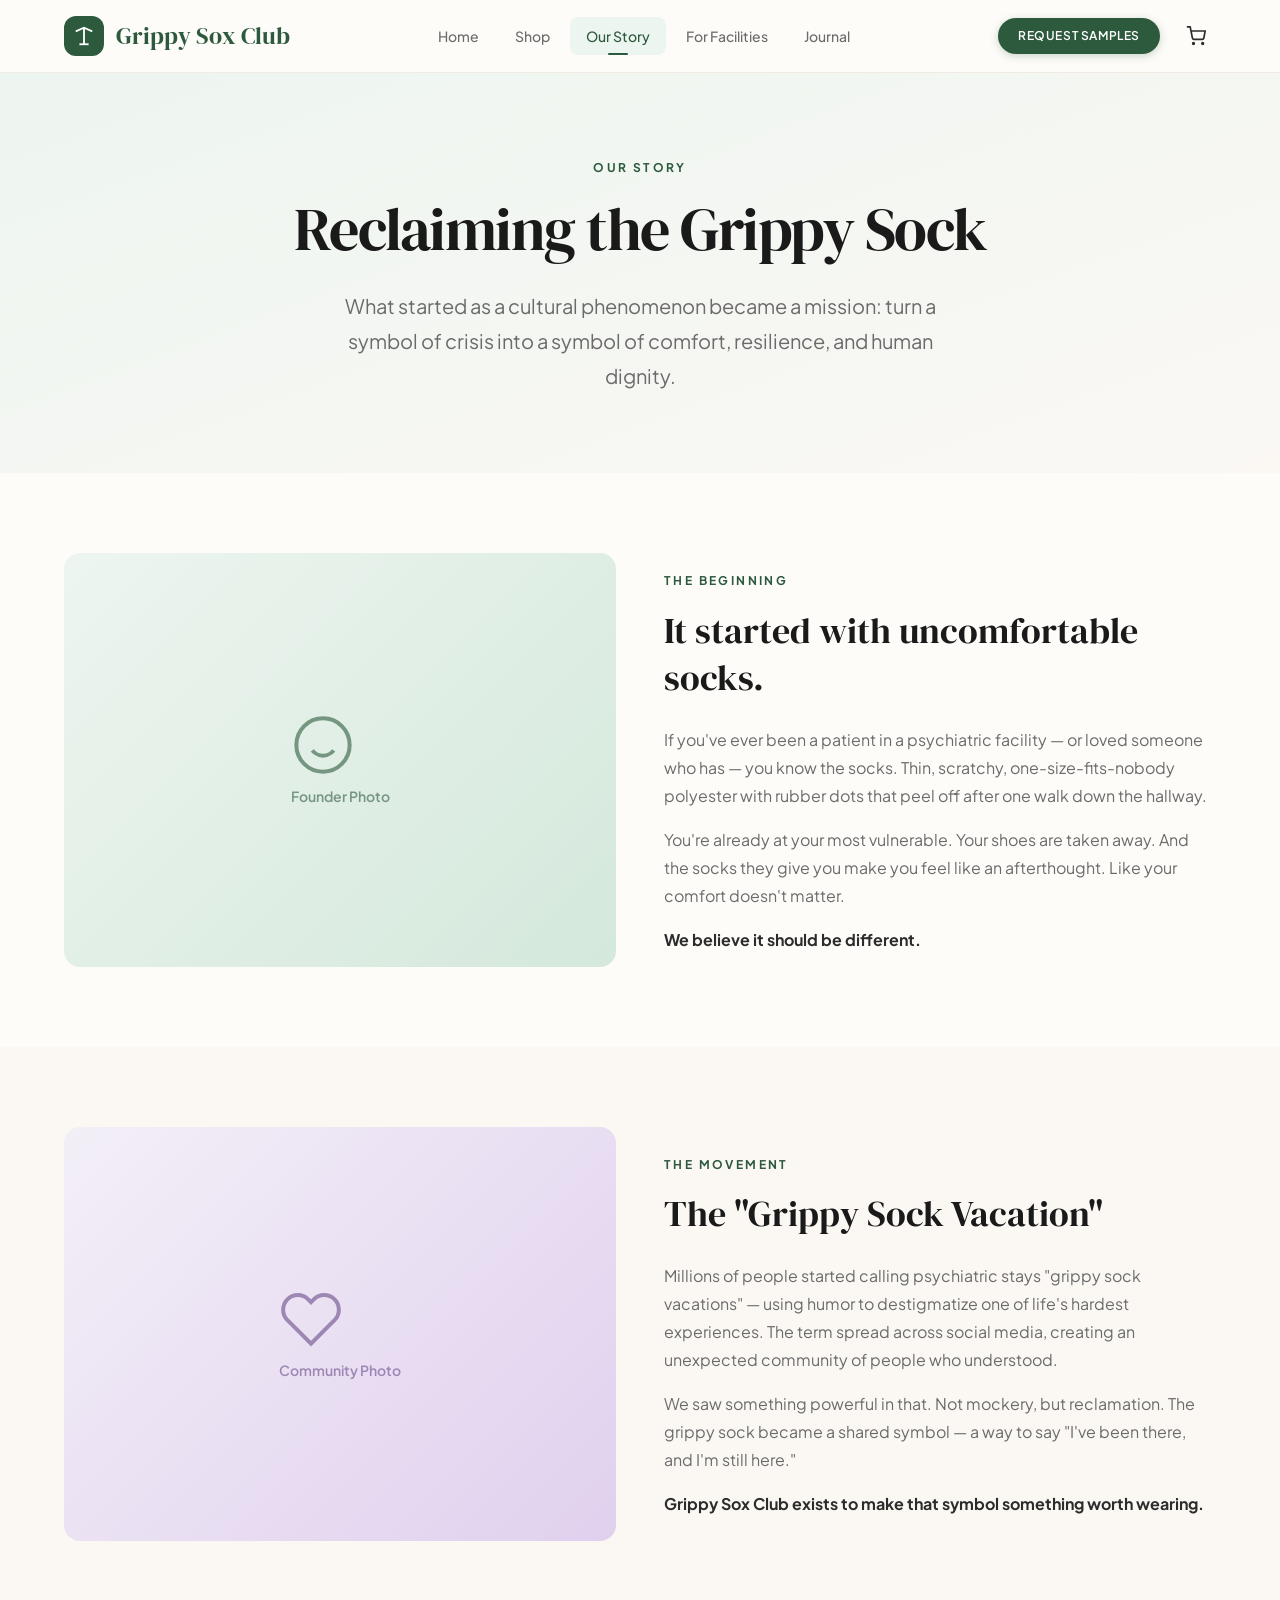
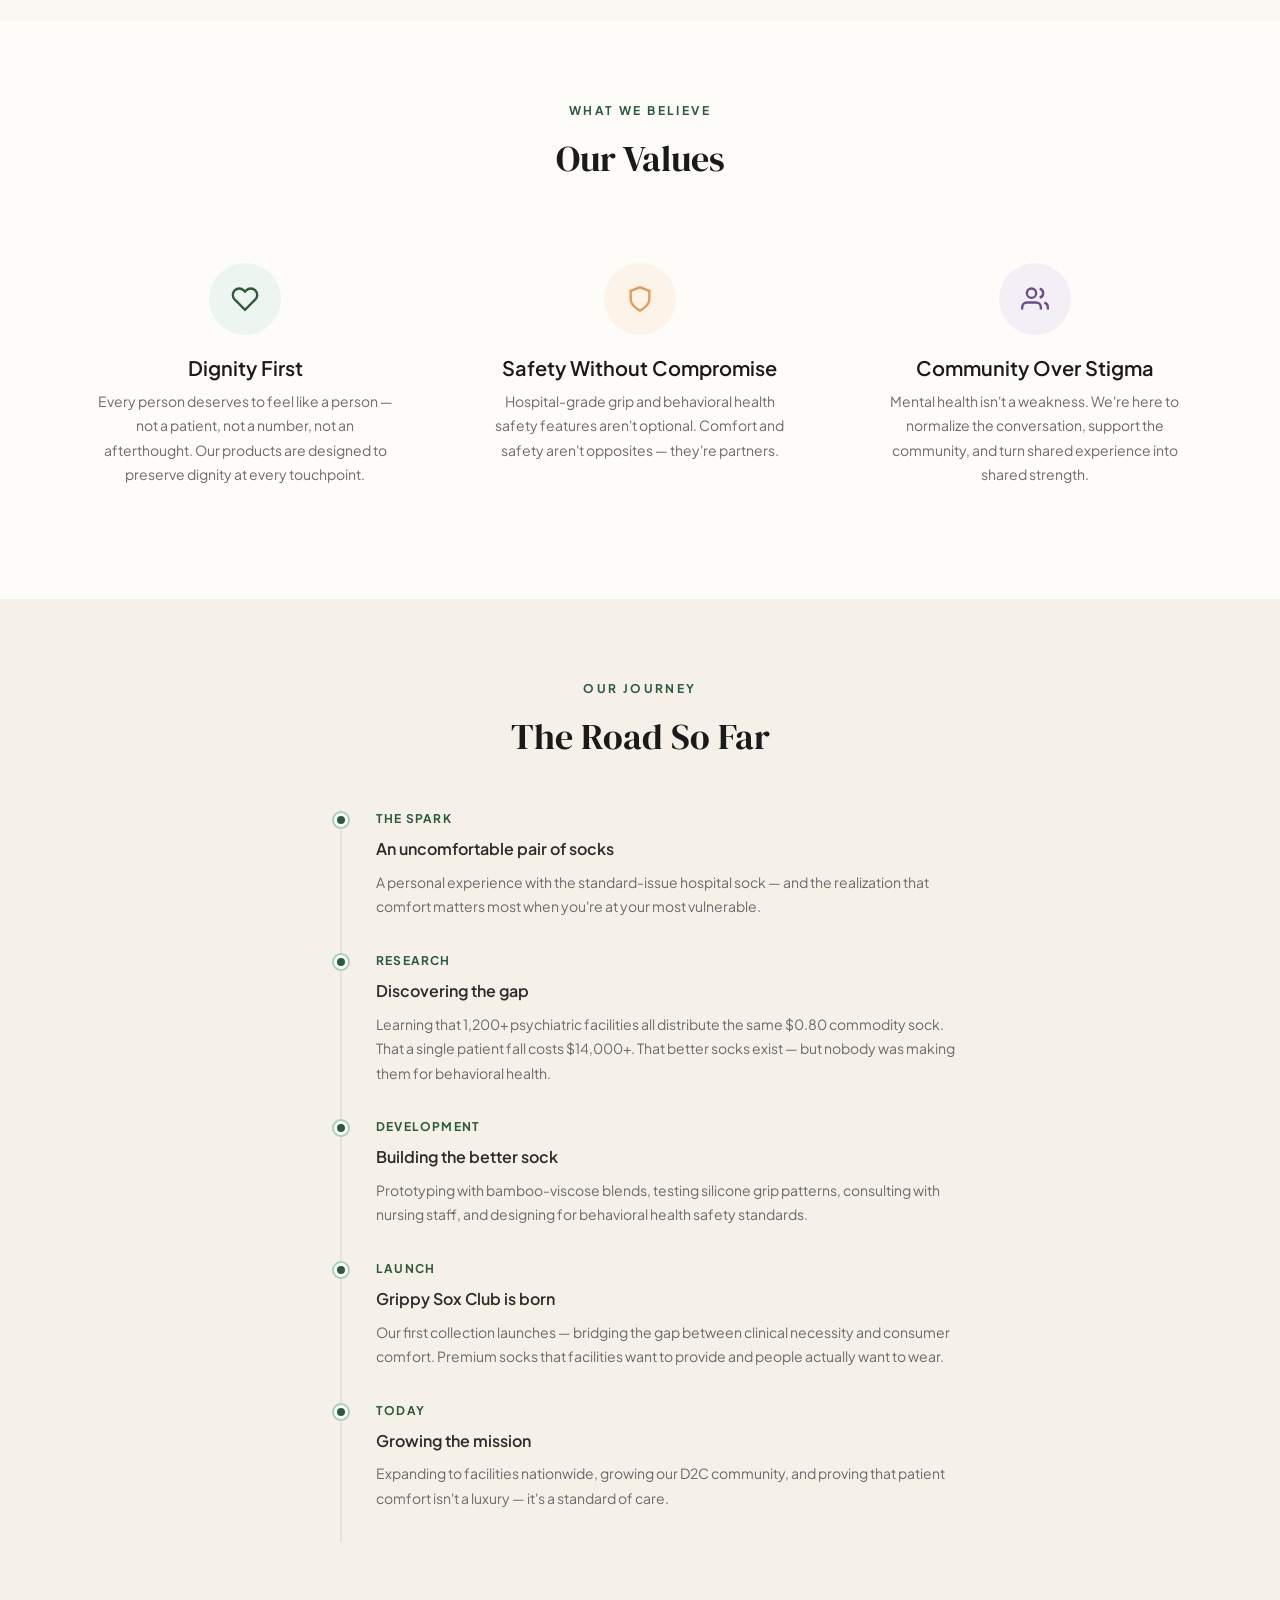
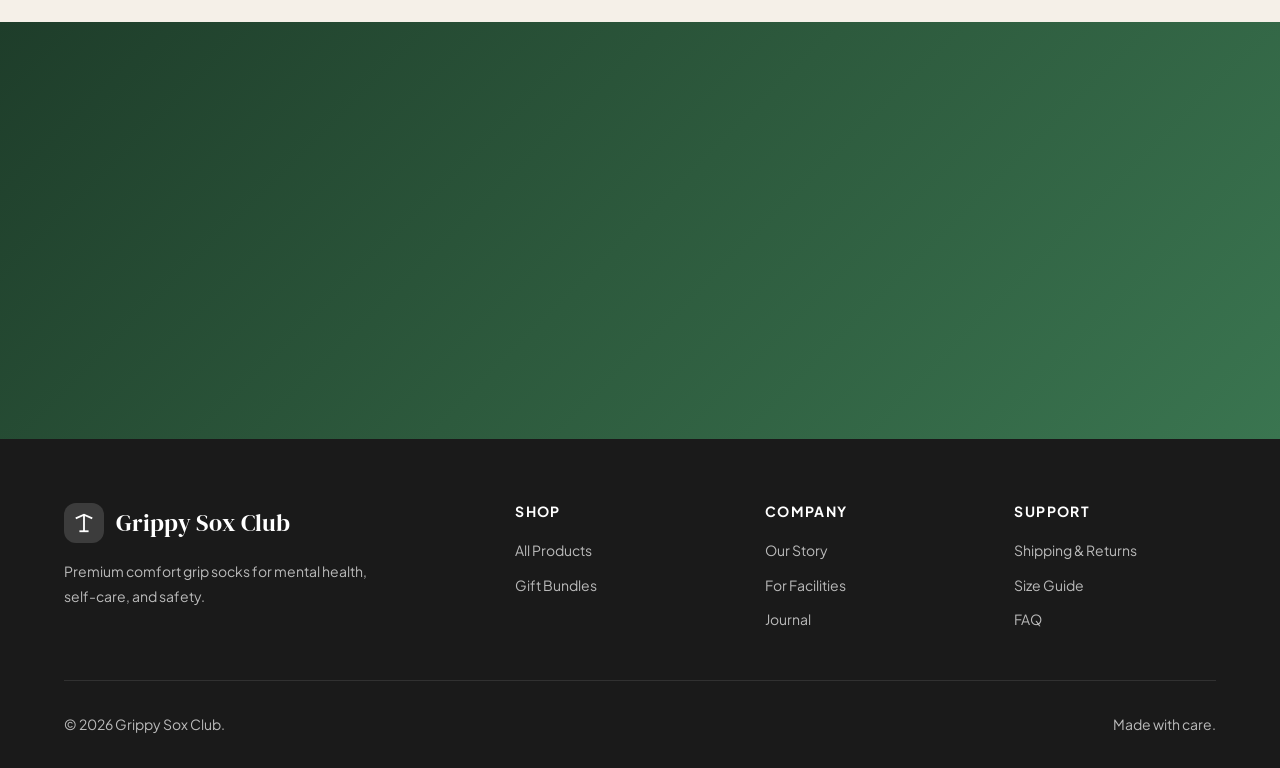
==== commit 22601457: "Add comprehensive performance, accessibility, and responsive enhancements Performance: - Cloudflare " ====
--- a/pages/about.html
+++ b/pages/about.html
@@ -3,6 +3,8 @@
 <head>
   <meta charset="UTF-8">
   <meta name="viewport" content="width=device-width, initial-scale=1.0">
+  <meta name="theme-color" content="#2D5A3D">
+  <link rel="canonical" href="https://grippysoxclub.com/pages/about.html">
   <title>Our Story — Grippy Sox Club | Reclaiming the Grippy Sock</title>
   <meta name="description" content="Grippy Sox Club is reclaiming the grippy sock as a symbol of comfort and resilience. Learn about our mission to bring premium comfort to behavioral health and self-care.">
 
@@ -14,6 +16,7 @@
   <link rel="stylesheet" href="../css/base.css">
   <link rel="stylesheet" href="../css/components.css">
   <link rel="stylesheet" href="../css/animations.css">
+  <link rel="stylesheet" href="../css/accessibility.css">
   <link rel="icon" type="image/svg+xml" href="data:image/svg+xml,<svg xmlns='http://www.w3.org/2000/svg' viewBox='0 0 100 100'><text y='.9em' font-size='90'>🧦</text></svg>">
 
   <style>
@@ -37,15 +40,16 @@
   </style>
 </head>
 <body class="page-transition">
+  <a href="#main-content" class="skip-link">Skip to main content</a>
 
   <!-- Header -->
   <header class="site-header" id="site-header">
     <div class="header-inner">
       <a href="../index.html" class="logo"><div class="logo-icon"><svg width="22" height="22" viewBox="0 0 24 24" fill="none" stroke="currentColor" stroke-width="2"><path d="M7 21h10"/><path d="M12 21V3"/><path d="M3 7l9-4 9 4"/></svg></div>Grippy Sox Club</a>
-      <nav class="nav-main" id="nav-main">
+      <nav class="nav-main" id="nav-main" aria-label="Main navigation">
         <a href="../index.html" class="nav-link">Home</a>
         <a href="shop.html" class="nav-link">Shop</a>
-        <a href="about.html" class="nav-link active">Our Story</a>
+        <a href="about.html" class="nav-link active" aria-current="page">Our Story</a>
         <a href="facilities.html" class="nav-link">For Facilities</a>
         <a href="blog.html" class="nav-link">Journal</a>
       </nav>
@@ -60,6 +64,7 @@
     </div>
   </header>
 
+  <main id="main-content">
   <!-- Hero -->
   <section class="about-hero section">
     <div class="container text-center">
@@ -215,8 +220,9 @@
     </div>
   </section>
 
+  </main>
   <!-- Footer -->
-  <footer class="site-footer">
+  <footer class="site-footer" role="contentinfo">
     <div class="container">
       <div class="footer-grid">
         <div class="footer-brand"><a href="../index.html" class="logo"><div class="logo-icon" style="background:rgba(255,255,255,0.15)"><svg width="22" height="22" viewBox="0 0 24 24" fill="none" stroke="currentColor" stroke-width="2"><path d="M7 21h10"/><path d="M12 21V3"/><path d="M3 7l9-4 9 4"/></svg></div>Grippy Sox Club</a><p>Premium comfort grip socks for mental health, self-care, and safety.</p></div>
@@ -230,13 +236,14 @@
 
   <!-- Cart Drawer -->
   <div class="cart-overlay" id="cart-overlay"></div>
-  <div class="cart-drawer" id="cart-drawer">
-    <div class="cart-drawer__header"><h3 class="cart-drawer__title">Your Cart</h3><button class="cart-drawer__close" id="cart-close">&times;</button></div>
+  <div class="cart-drawer" id="cart-drawer" role="dialog" aria-label="Shopping cart" aria-hidden="true">
+    <div class="cart-drawer__header"><h3 class="cart-drawer__title">Your Cart</h3><button class="cart-drawer__close" id="cart-close" aria-label="Close cart">&times;</button></div>
     <div class="cart-drawer__items" id="cart-items"><div class="cart-drawer__empty"><h4 class="h4">Your cart is empty</h4></div></div>
     <div class="cart-drawer__footer" id="cart-footer" style="display:none;"><div class="cart-drawer__subtotal"><span>Subtotal</span><span id="cart-subtotal">$0.00</span></div><button class="btn btn--primary btn--block btn--lg" id="checkout-btn">Checkout</button></div>
   </div>
 
-  <script src="../js/main.js"></script>
-  <script src="../js/shopify-buy.js"></script>
+  <button class="back-to-top" aria-label="Back to top"><svg width="20" height="20" viewBox="0 0 24 24" fill="none" stroke="currentColor" stroke-width="2.5" stroke-linecap="round" stroke-linejoin="round"><polyline points="18 15 12 9 6 15"/></svg></button>
+  <script src="../js/main.js" defer></script>
+  <script src="../js/shopify-buy.js" defer></script>
 </body>
 </html>
--- a/css/accessibility.css
+++ b/css/accessibility.css
@@ -0,0 +1,342 @@
+/* ============================================
+   GRIPPY SOX CLUB — Accessibility & Performance
+   ============================================ */
+
+/* ---- Skip to Main Content ---- */
+.skip-link {
+  position: absolute;
+  top: -100%;
+  left: var(--space-4);
+  z-index: 9999;
+  padding: var(--space-3) var(--space-6);
+  background: var(--color-primary);
+  color: white;
+  font-weight: var(--weight-semibold);
+  font-size: var(--text-sm);
+  border-radius: 0 0 var(--radius-md) var(--radius-md);
+  text-decoration: none;
+  transition: top var(--duration-fast) var(--ease-out);
+}
+
+.skip-link:focus {
+  top: 0;
+  outline: 3px solid var(--color-accent);
+  outline-offset: 2px;
+}
+
+/* ---- Focus Visible Enhancement ---- */
+:focus-visible {
+  outline: 3px solid var(--color-primary);
+  outline-offset: 3px;
+  border-radius: var(--radius-sm);
+}
+
+:focus:not(:focus-visible) {
+  outline: none;
+}
+
+/* ---- High Contrast Mode Support ---- */
+@media (forced-colors: active) {
+  .btn {
+    border: 2px solid ButtonText;
+  }
+  .badge {
+    border: 1px solid ButtonText;
+  }
+  .cart-count {
+    border: 2px solid ButtonText;
+  }
+  .nav-link.active,
+  .nav-link[aria-current="page"] {
+    border-bottom: 3px solid LinkText;
+  }
+  .comparison__icon {
+    border: 1px solid ButtonText;
+  }
+  .product-card,
+  .feature-card,
+  .testimonial-card,
+  .blog-card {
+    border: 1px solid ButtonText;
+  }
+}
+
+/* ---- Screen Reader Only (Enhanced) ---- */
+.sr-only,
+.visually-hidden {
+  position: absolute;
+  width: 1px;
+  height: 1px;
+  padding: 0;
+  margin: -1px;
+  overflow: hidden;
+  clip: rect(0, 0, 0, 0);
+  white-space: nowrap;
+  border: 0;
+}
+
+.sr-only-focusable:focus,
+.visually-hidden-focusable:focus {
+  position: static;
+  width: auto;
+  height: auto;
+  padding: inherit;
+  margin: 0;
+  overflow: visible;
+  clip: auto;
+  white-space: normal;
+}
+
+/* ---- ARIA Live Region ---- */
+[aria-live] {
+  contain: content;
+}
+
+/* ---- Back to Top Button ---- */
+.back-to-top {
+  position: fixed;
+  bottom: var(--space-6);
+  right: var(--space-6);
+  width: 48px;
+  height: 48px;
+  background: var(--color-primary);
+  color: white;
+  border: none;
+  border-radius: var(--radius-full);
+  display: flex;
+  align-items: center;
+  justify-content: center;
+  cursor: pointer;
+  z-index: var(--z-sticky);
+  opacity: 0;
+  visibility: hidden;
+  transform: translateY(12px);
+  transition: all var(--duration-normal) var(--ease-out);
+  box-shadow: var(--shadow-lg);
+}
+
+.back-to-top.visible {
+  opacity: 1;
+  visibility: visible;
+  transform: translateY(0);
+}
+
+.back-to-top:hover {
+  background: var(--color-primary-light);
+  transform: translateY(-2px);
+  box-shadow: var(--shadow-xl);
+}
+
+.back-to-top:focus-visible {
+  outline: 3px solid var(--color-accent);
+  outline-offset: 3px;
+}
+
+/* ---- Touch Target Minimum 44px ---- */
+@media (pointer: coarse) {
+  .nav-link {
+    min-height: 44px;
+    display: flex;
+    align-items: center;
+  }
+  .btn--sm {
+    min-height: 44px;
+    padding: var(--space-2) var(--space-5);
+  }
+  .size-option {
+    min-width: 48px;
+    min-height: 44px;
+  }
+  .color-swatch {
+    width: 40px;
+    height: 40px;
+  }
+  .qty-selector button {
+    min-width: 44px;
+    min-height: 44px;
+  }
+  .footer-links a {
+    min-height: 44px;
+    display: flex;
+    align-items: center;
+  }
+  .accordion-trigger {
+    min-height: 48px;
+  }
+  .product-gallery__thumb {
+    min-width: 60px;
+    min-height: 60px;
+  }
+}
+
+/* ---- Content Visibility for Performance ---- */
+.section:not(:first-of-type) {
+  content-visibility: auto;
+  contain-intrinsic-size: auto 600px;
+}
+
+/* ---- Print Styles ---- */
+@media print {
+  .announcement-bar,
+  .site-header,
+  .cart-drawer,
+  .cart-overlay,
+  .back-to-top,
+  .menu-toggle,
+  .cart-button,
+  .marquee,
+  .cta-section,
+  .skip-link {
+    display: none !important;
+  }
+  body {
+    color: #000;
+    background: #fff;
+    font-size: 12pt;
+  }
+  a {
+    text-decoration: underline;
+  }
+  a[href^="http"]::after {
+    content: " (" attr(href) ")";
+    font-size: 0.8em;
+    color: #666;
+  }
+  .section {
+    padding: 1rem 0;
+    break-inside: avoid;
+  }
+  .hero {
+    min-height: auto;
+    background: none !important;
+  }
+}
+
+/* ---- Extra Small Devices (320px) ---- */
+@media (max-width: 374px) {
+  :root {
+    font-size: 14px;
+  }
+  .container {
+    padding-left: var(--space-3);
+    padding-right: var(--space-3);
+  }
+  .hero__title {
+    font-size: var(--text-xl);
+  }
+  .h1 { font-size: var(--text-xl); }
+  .h2 { font-size: var(--text-lg); }
+  .display { font-size: var(--text-2xl); }
+  .hero__subtitle,
+  .lead {
+    font-size: var(--text-base);
+  }
+  .btn--lg {
+    padding: var(--space-3) var(--space-6);
+    font-size: var(--text-sm);
+  }
+  .stats-row {
+    grid-template-columns: 1fr;
+  }
+  .stat__number {
+    font-size: var(--text-xl);
+  }
+  .trust-bar__inner {
+    flex-direction: column;
+    gap: var(--space-4);
+  }
+  .trust-item {
+    flex: 0 0 100%;
+  }
+  .footer-grid {
+    grid-template-columns: 1fr;
+  }
+  .newsletter-form {
+    flex-direction: column;
+  }
+  .newsletter-form input,
+  .newsletter-form button {
+    width: 100%;
+  }
+  .hero__proof {
+    flex-direction: column;
+    align-items: flex-start;
+  }
+}
+
+/* ---- Small Phones (375-479px) ---- */
+@media (min-width: 375px) and (max-width: 479px) {
+  .hero__title {
+    font-size: var(--text-2xl);
+  }
+  .stats-row {
+    grid-template-columns: repeat(2, 1fr);
+  }
+  .newsletter-form {
+    flex-direction: column;
+  }
+  .newsletter-form input,
+  .newsletter-form button {
+    width: 100%;
+  }
+}
+
+/* ---- Medium Phones (480-639px) ---- */
+@media (min-width: 480px) and (max-width: 639px) {
+  .grid--3,
+  .grid--4 {
+    grid-template-columns: 1fr;
+  }
+}
+
+/* ---- Large Screens (1440px+) ---- */
+@media (min-width: 1440px) {
+  .container {
+    max-width: 1320px;
+  }
+  .hero__title {
+    font-size: var(--text-6xl);
+  }
+  .section--lg {
+    padding-top: var(--space-32);
+    padding-bottom: var(--space-32);
+  }
+}
+
+/* ---- Ultra-Wide (1920px+) ---- */
+@media (min-width: 1920px) {
+  .container {
+    max-width: 1440px;
+  }
+  .hero {
+    min-height: 80vh;
+  }
+}
+
+/* ---- RTL Support ---- */
+[dir="rtl"] .hero__proof-avatar {
+  margin-left: 0;
+  margin-right: -8px;
+}
+[dir="rtl"] .hero__proof-avatar:first-child {
+  margin-right: 0;
+}
+
+/* ---- Dark Mode (System Preference) ---- */
+@media (prefers-color-scheme: dark) {
+  /* Respect system preference but only apply if user hasn't
+     overridden. For now, the site keeps its light theme as the
+     brand identity relies on cream/white tones. This placeholder
+     exists for future dark mode toggle implementation. */
+}
+
+/* ---- Reduced Data / Save-Data ---- */
+@media (prefers-reduced-data: reduce) {
+  .hero__bg-pattern,
+  .marquee {
+    display: none;
+  }
+  .hero__float-card {
+    animation: none;
+  }
+}
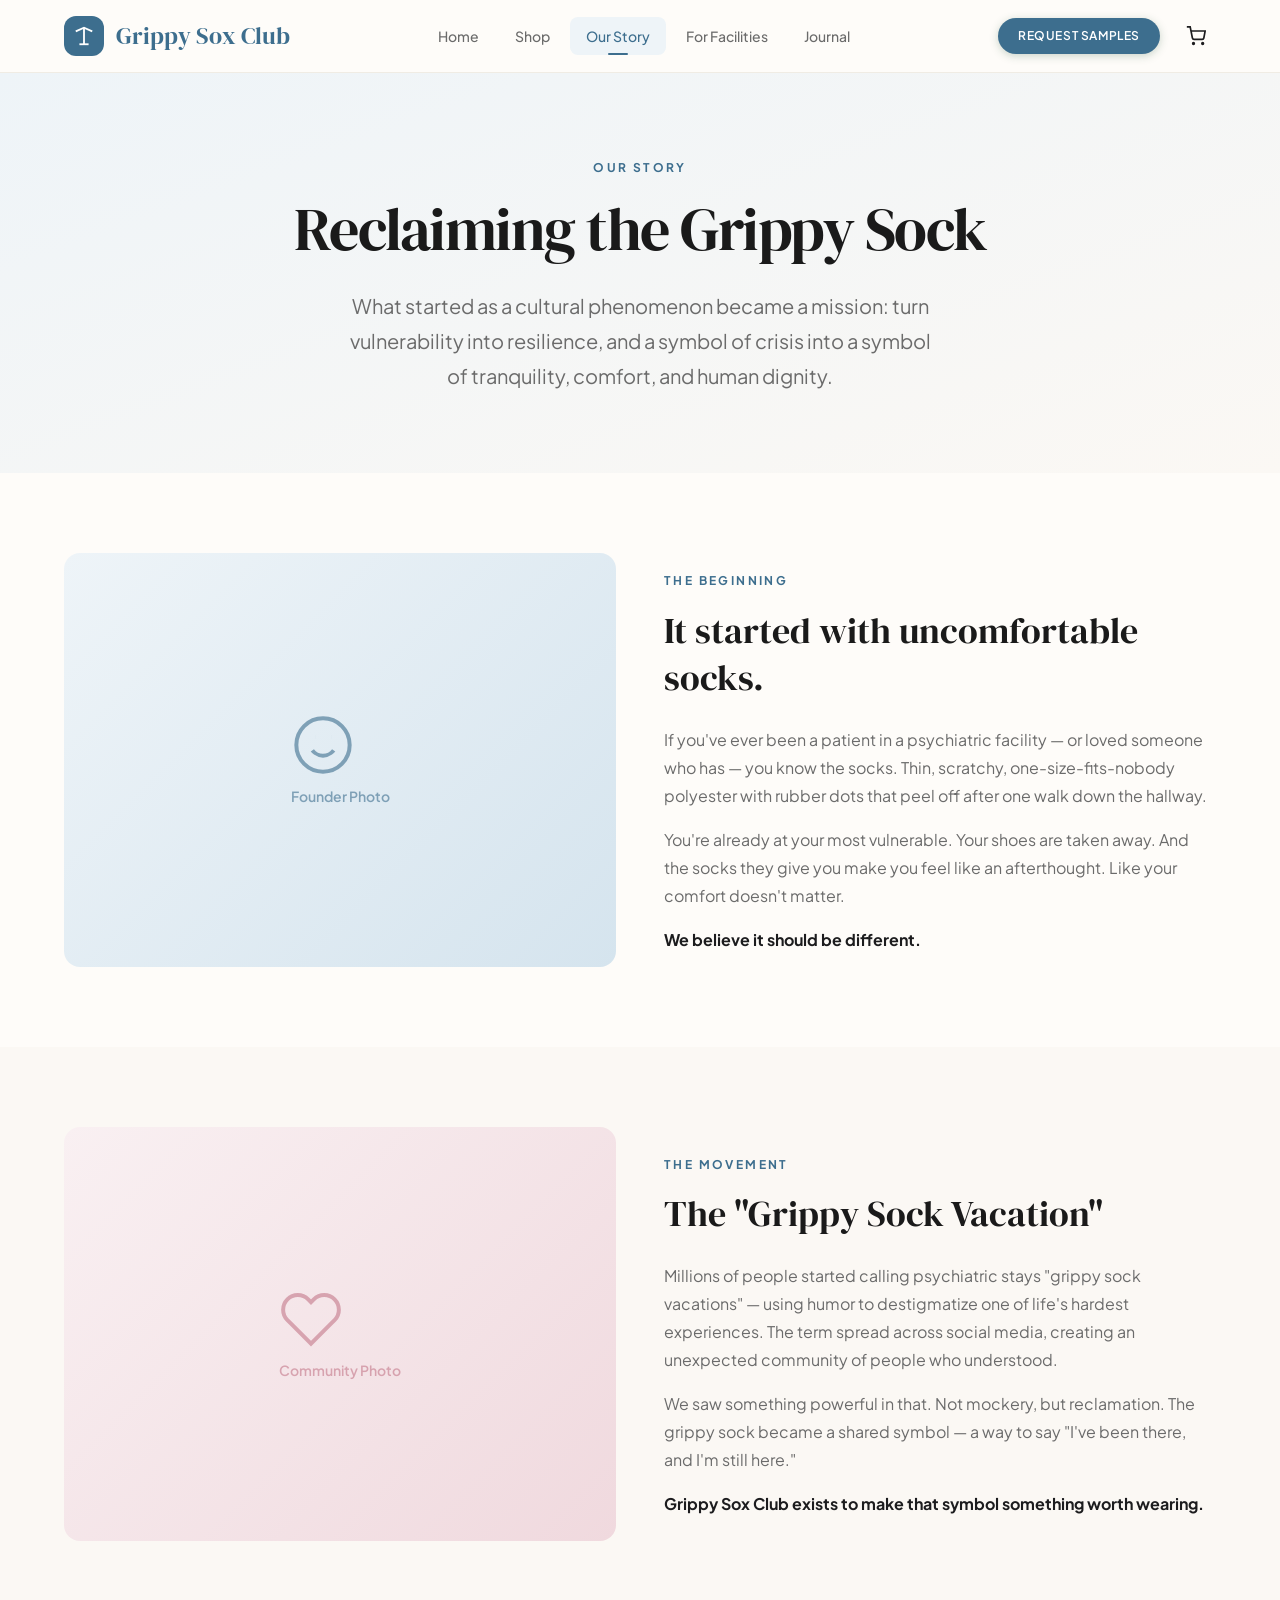
==== commit b6d5d219: "Rebrand: blue/pink primary palette with vulnerability, resilience, perseverance, tranquility Color S" ====
--- a/pages/about.html
+++ b/pages/about.html
@@ -3,7 +3,7 @@
 <head>
   <meta charset="UTF-8">
   <meta name="viewport" content="width=device-width, initial-scale=1.0">
-  <meta name="theme-color" content="#2D5A3D">
+  <meta name="theme-color" content="#3D6E8E">
   <link rel="canonical" href="https://grippysoxclub.com/pages/about.html">
   <title>Our Story — Grippy Sox Club | Reclaiming the Grippy Sock</title>
   <meta name="description" content="Grippy Sox Club is reclaiming the grippy sock as a symbol of comfort and resilience. Learn about our mission to bring premium comfort to behavioral health and self-care.">
@@ -73,7 +73,7 @@
         Reclaiming the Grippy Sock
       </h1>
       <p class="lead mt-6 reveal" style="max-width: 600px; margin-left: auto; margin-right: auto;">
-        What started as a cultural phenomenon became a mission: turn a symbol of crisis into a symbol of comfort, resilience, and human dignity.
+        What started as a cultural phenomenon became a mission: turn vulnerability into resilience, and a symbol of crisis into a symbol of tranquility, comfort, and human dignity.
       </p>
     </div>
   </section>
@@ -125,7 +125,7 @@
           </p>
         </div>
         <div class="reveal-right">
-          <div class="story-image" style="background: linear-gradient(135deg, var(--color-secondary-50), #e0d0ee);">
+          <div class="story-image" style="background: linear-gradient(135deg, var(--color-secondary-50), var(--color-pink-100));">
             <div style="text-align: center; color: var(--color-secondary); opacity: 0.6;">
               <svg width="64" height="64" viewBox="0 0 24 24" fill="none" stroke="currentColor" stroke-width="1.5"><path d="M20.84 4.61a5.5 5.5 0 0 0-7.78 0L12 5.67l-1.06-1.06a5.5 5.5 0 0 0-7.78 7.78l1.06 1.06L12 21.23l7.78-7.78 1.06-1.06a5.5 5.5 0 0 0 0-7.78z"/></svg>
               <p style="margin-top: var(--space-2); font-weight: 600; font-size: var(--text-sm);">Community Photo</p>
@@ -140,7 +140,7 @@
   <section class="section">
     <div class="container">
       <div class="section-header reveal">
-        <span class="overline">What We Believe</span>
+        <span class="overline">Vulnerability. Resilience. Perseverance. Tranquility.</span>
         <h2 class="h2">Our Values</h2>
       </div>
       <div class="values-grid stagger-children">
@@ -152,7 +152,7 @@
           <p class="mt-2" style="font-size: var(--text-sm); color: var(--color-muted); line-height: var(--leading-relaxed);">Every person deserves to feel like a person — not a patient, not a number, not an afterthought. Our products are designed to preserve dignity at every touchpoint.</p>
         </div>
         <div class="value-card">
-          <div class="value-card__icon" style="background: #FEF3E8; color: var(--color-accent);">
+          <div class="value-card__icon" style="background: var(--color-pink-50); color: var(--color-pink);">
             <svg width="28" height="28" viewBox="0 0 24 24" fill="none" stroke="currentColor" stroke-width="2"><path d="M12 22s8-4 8-10V5l-8-3-8 3v7c0 6 8 10 8 10z"/></svg>
           </div>
           <h3 class="h4">Safety Without Compromise</h3>
@@ -211,7 +211,7 @@
     <div class="container text-center relative" style="z-index:1;">
       <div style="max-width: 540px; margin: 0 auto;">
         <h2 class="h2">Let's Connect</h2>
-        <p class="lead mt-4">Whether you're a healthcare facility, a journalist, or just someone who believes comfort matters — we'd love to hear from you.</p>
+        <p class="lead mt-4">Whether you're a healthcare facility, a journalist, or someone who believes vulnerability deserves dignity — we'd love to hear from you.</p>
         <div class="flex justify-center gap-4 mt-8" style="flex-wrap: wrap;">
           <a href="mailto:hello@grippysoxclub.com" class="btn btn--white btn--lg">Email Us</a>
           <a href="facilities.html" class="btn btn--accent btn--lg">Request Facility Samples</a>
--- a/css/variables.css
+++ b/css/variables.css
@@ -1,41 +1,54 @@
 /* ============================================
    GRIPPY SOX CLUB — Design System Variables
+   ============================================
+   Brand Words: vulnerability, resilience,
+   perseverance, tranquility
    ============================================ */
 
 :root {
-  /* ---- Brand Colors ---- */
-  --color-primary: #2D5A3D;        /* Deep forest green — trust, health, calm */
-  --color-primary-light: #3A7550;
-  --color-primary-dark: #1E3D2A;
-  --color-primary-50: #EDF5F0;
-  --color-primary-100: #D4E8DB;
-  --color-primary-200: #A9D1B7;
+  /* ---- Primary: Blue — Tranquility, Trust ---- */
+  --color-primary: #3D6E8E;          /* Calm steel blue — tranquility, trust */
+  --color-primary-light: #5A8CAB;
+  --color-primary-dark: #2C5570;
+  --color-primary-50: #EEF4F8;
+  --color-primary-100: #D5E4EE;
+  --color-primary-200: #ABCADD;
 
-  --color-accent: #E8985A;         /* Warm terracotta — comfort, warmth */
-  --color-accent-light: #F0B07A;
+  /* ---- Pink — Vulnerability, Warmth ---- */
+  --color-pink: #C4788A;             /* Dusty rose — vulnerability, openness */
+  --color-pink-light: #D494A4;
+  --color-pink-dark: #A85E70;
+  --color-pink-50: #F9F0F2;
+  --color-pink-100: #F0D9DE;
+  --color-pink-200: #E1B3BD;
+
+  /* ---- Orange (Accent) — Perseverance, Energy ---- */
+  --color-accent: #E8945A;           /* Warm amber — perseverance, vitality */
+  --color-accent-light: #F0AC7A;
   --color-accent-dark: #D07A3A;
 
-  --color-secondary: #6B4C8A;      /* Muted purple — mental health awareness */
-  --color-secondary-light: #8A6BA8;
-  --color-secondary-50: #F3EFF7;
+  /* ---- Secondary: Pink (Mental Health) ---- */
+  --color-secondary: #C4788A;
+  --color-secondary-light: #D494A4;
+  --color-secondary-50: #F9F0F2;
 
   /* ---- Neutrals ---- */
-  --color-cream: #FBF8F4;
+  --color-cream: #FBF8F4;            /* Cream — softness, safety */
   --color-warm-white: #FEFCF9;
   --color-sand: #F5F0E8;
   --color-taupe: #B8A99A;
-  --color-charcoal: #2C2C2C;
-  --color-dark: #1A1A1A;
+  --color-charcoal: #1C1C1E;         /* Near-black — resilience, strength */
+  --color-dark: #1A1A1A;             /* Black — resilience, grounding */
   --color-muted: #6B6B6B;
   --color-light-muted: #9B9B9B;
   --color-border: #E8E2D8;
   --color-border-light: #F0ECE4;
 
   /* ---- Semantic Colors ---- */
-  --color-success: #3A7550;
-  --color-warning: #E8985A;
+  --color-success: #3D8E6E;
+  --color-warning: #E8945A;
   --color-error: #C94444;
-  --color-info: #4A7FB5;
+  --color-info: #3D6E8E;
 
   /* ---- Typography ---- */
   --font-display: 'DM Serif Display', Georgia, serif;
@@ -114,7 +127,7 @@
   --shadow-xl: 0 16px 48px rgba(0, 0, 0, 0.12);
   --shadow-2xl: 0 24px 64px rgba(0, 0, 0, 0.16);
   --shadow-inner: inset 0 2px 4px rgba(0, 0, 0, 0.06);
-  --shadow-glow: 0 0 24px rgba(45, 90, 61, 0.15);
+  --shadow-glow: 0 0 24px rgba(61, 110, 142, 0.15);
 
   /* ---- Transitions ---- */
   --ease-out: cubic-bezier(0.25, 0.46, 0.45, 0.94);
--- a/css/components.css
+++ b/css/components.css
@@ -388,7 +388,7 @@
   font-size: var(--text-lg);
   padding: var(--space-8);
   text-align: center;
-  background: linear-gradient(135deg, var(--color-primary-50) 0%, var(--color-primary-100) 50%, #d4e8db 100%);
+  background: linear-gradient(135deg, var(--color-primary-50) 0%, var(--color-primary-100) 50%, var(--color-pink-50) 100%);
 }
 
 .hero__image-placeholder svg {
@@ -439,7 +439,7 @@
 }
 
 .hero__float-card--bottom .hero__float-icon {
-  background: #FEF3E8;
+  background: var(--color-pink-50);
   color: var(--color-accent);
 }
 
@@ -702,7 +702,7 @@
 }
 
 .feature-card__icon--accent {
-  background: #FEF3E8;
+  background: var(--color-pink-50);
   color: var(--color-accent);
 }
 
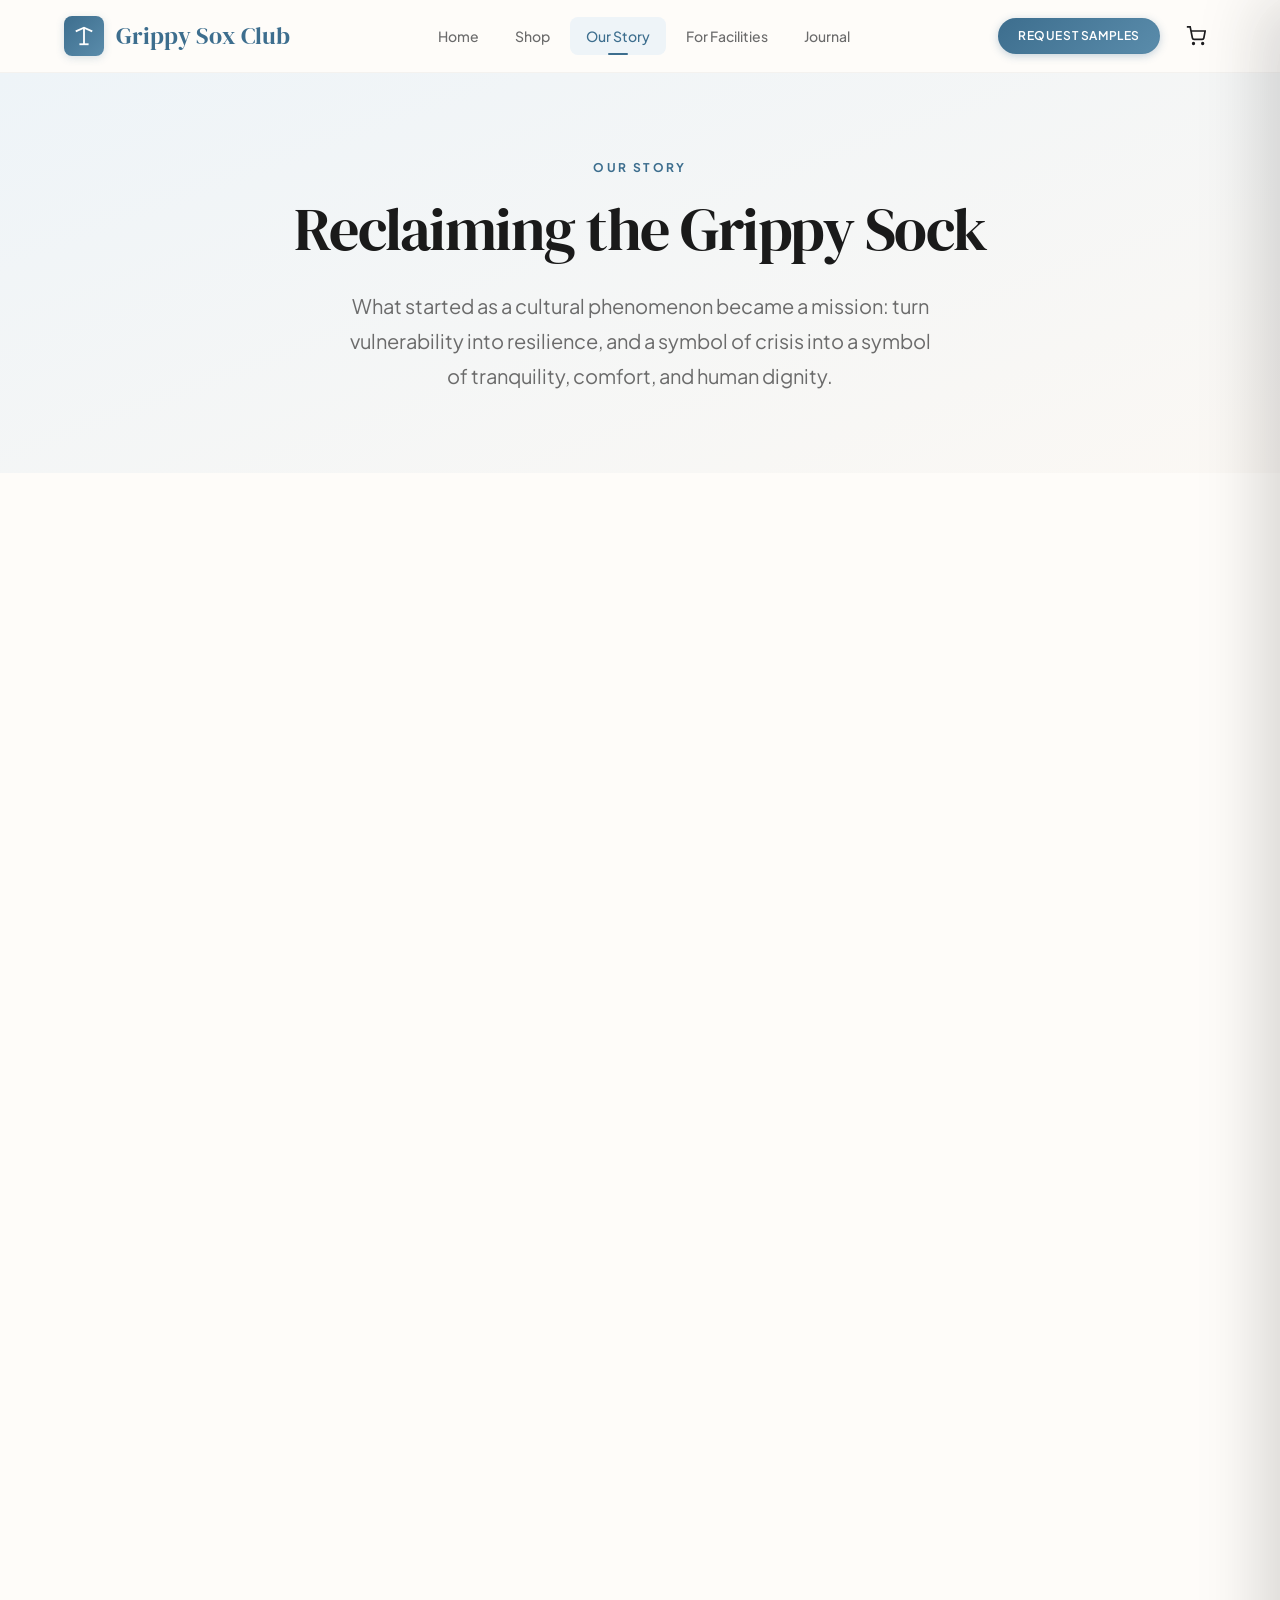
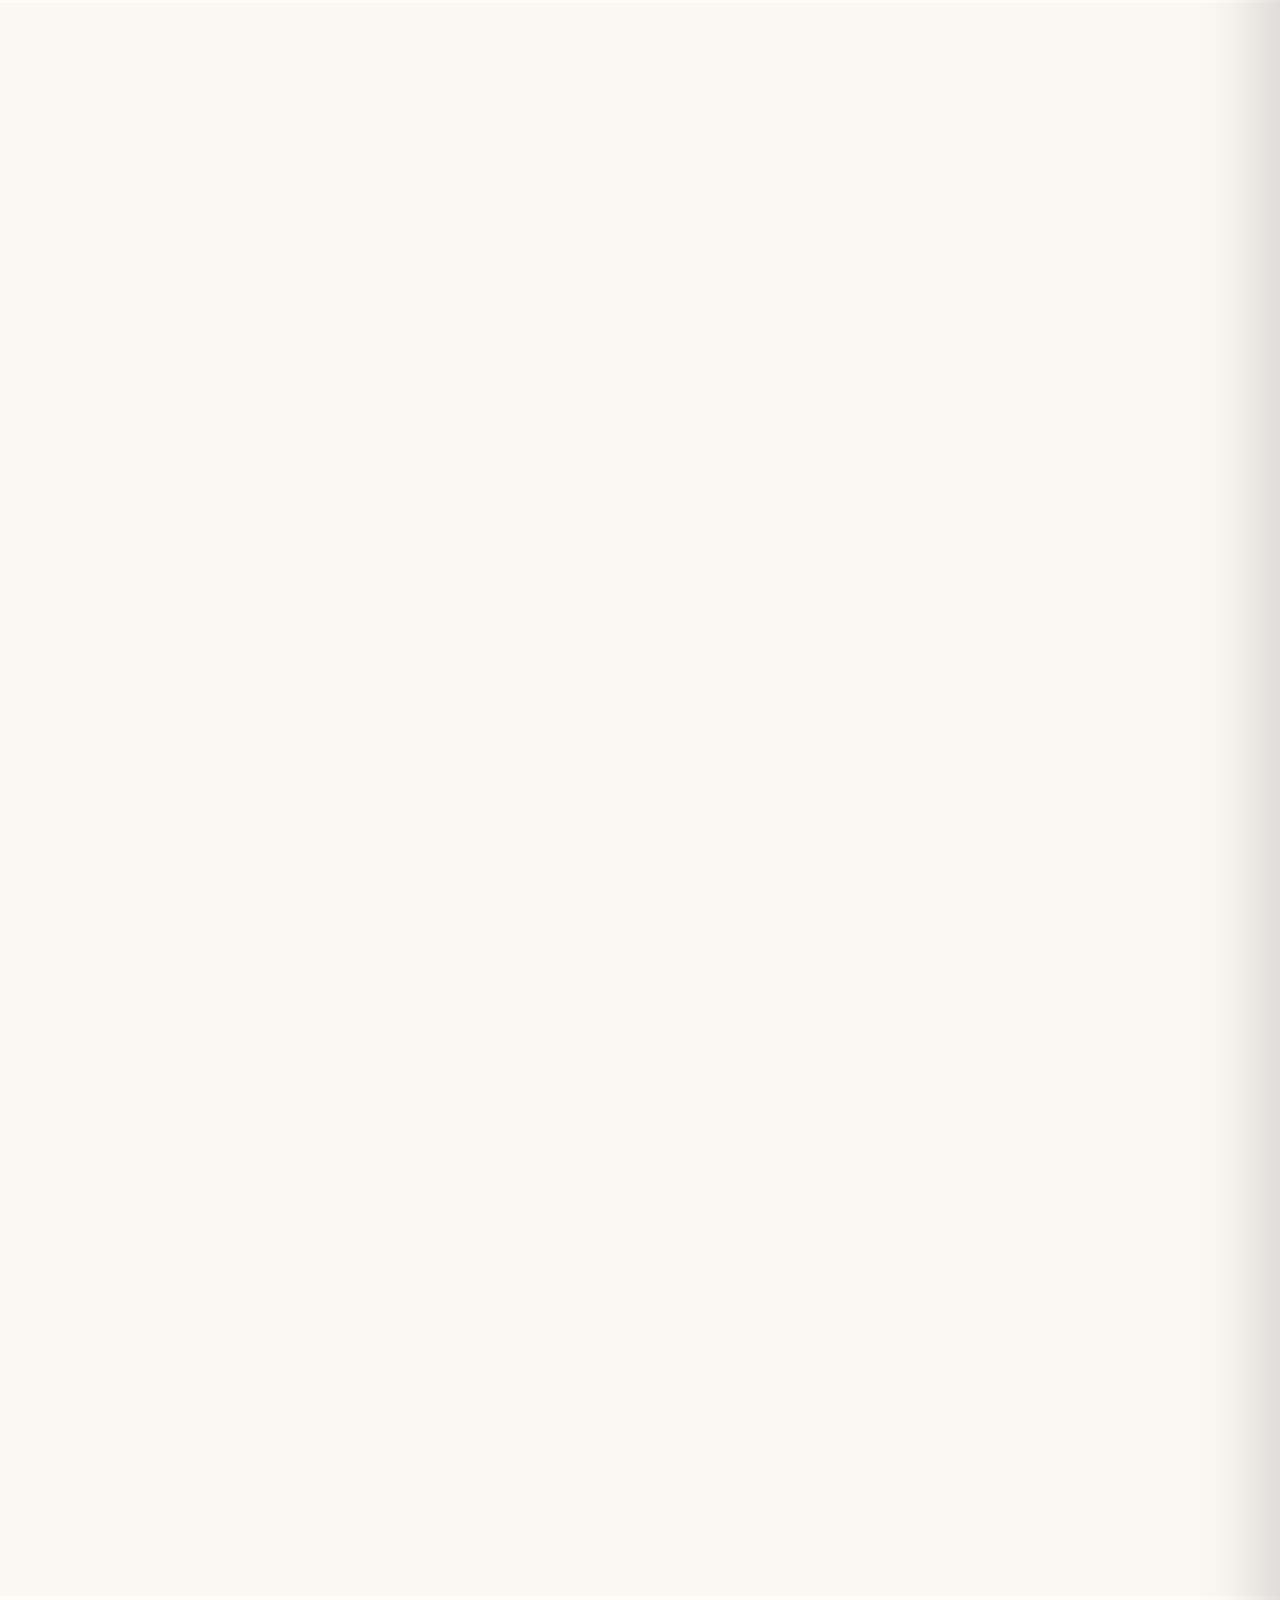
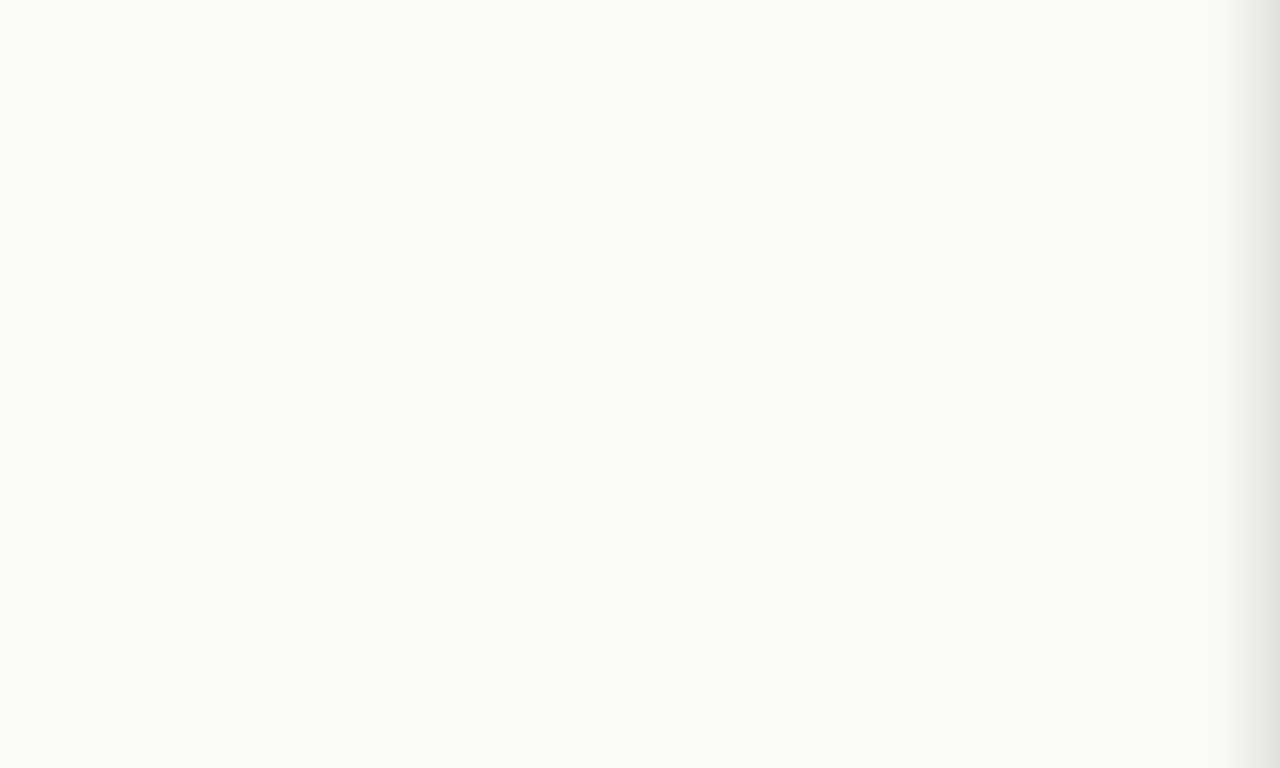
==== commit 48fbf70a: "Premium visual overhaul: luxury-tier effects, richer sections, animated interactions Premium CSS Lay" ====
--- a/pages/about.html
+++ b/pages/about.html
@@ -17,6 +17,7 @@
   <link rel="stylesheet" href="../css/components.css">
   <link rel="stylesheet" href="../css/animations.css">
   <link rel="stylesheet" href="../css/accessibility.css">
+  <link rel="stylesheet" href="../css/premium.css">
   <link rel="icon" type="image/svg+xml" href="data:image/svg+xml,<svg xmlns='http://www.w3.org/2000/svg' viewBox='0 0 100 100'><text y='.9em' font-size='90'>🧦</text></svg>">
 
   <style>
--- a/css/base.css
+++ b/css/base.css
@@ -231,18 +231,18 @@
 .btn--primary {
   background-color: var(--color-primary);
   color: white;
-  box-shadow: 0 2px 8px rgba(45, 90, 61, 0.25);
+  box-shadow: 0 2px 8px rgba(61, 110, 142, 0.25);
 }
 
 .btn--primary:hover {
   background-color: var(--color-primary-light);
-  box-shadow: 0 4px 16px rgba(45, 90, 61, 0.3);
+  box-shadow: 0 4px 16px rgba(61, 110, 142, 0.3);
   transform: translateY(-1px);
 }
 
 .btn--primary:active {
   transform: translateY(0);
-  box-shadow: 0 1px 4px rgba(45, 90, 61, 0.2);
+  box-shadow: 0 1px 4px rgba(61, 110, 142, 0.2);
 }
 
 .btn--accent {
@@ -364,7 +364,7 @@
 }
 
 .badge--accent {
-  background-color: #FEF3E8;
+  background-color: var(--color-pink-50);
   color: var(--color-accent-dark);
 }
 
--- a/css/premium.css
+++ b/css/premium.css
@@ -0,0 +1,562 @@
+/* ============================================
+   GRIPPY SOX CLUB — Premium Visual Layer
+   ============================================
+   Luxury-tier effects, micro-interactions,
+   and visual sophistication
+   ============================================ */
+
+/* ---- Gradient Text Utility ---- */
+.gradient-text {
+  background: linear-gradient(135deg, var(--color-primary) 0%, var(--color-pink) 50%, var(--color-accent) 100%);
+  -webkit-background-clip: text;
+  background-clip: text;
+  -webkit-text-fill-color: transparent;
+  background-size: 200% auto;
+}
+
+.gradient-text--animate {
+  animation: gradientText 6s ease-in-out infinite;
+}
+
+@keyframes gradientText {
+  0%, 100% { background-position: 0% center; }
+  50% { background-position: 200% center; }
+}
+
+/* ---- Hero Premium Upgrade ---- */
+.hero {
+  background:
+    radial-gradient(ellipse 80% 60% at 70% 40%, rgba(196, 120, 138, 0.08) 0%, transparent 70%),
+    radial-gradient(ellipse 60% 80% at 20% 60%, rgba(61, 110, 142, 0.06) 0%, transparent 70%),
+    linear-gradient(160deg, var(--color-cream) 0%, var(--color-warm-white) 50%, var(--color-primary-50) 100%);
+}
+
+.hero__title em {
+  color: var(--color-primary);
+  background: linear-gradient(135deg, var(--color-primary) 0%, var(--color-pink) 100%);
+  -webkit-background-clip: text;
+  background-clip: text;
+  -webkit-text-fill-color: transparent;
+}
+
+.hero__title em::after {
+  background: linear-gradient(90deg, var(--color-primary-200), var(--color-pink-200));
+  height: 10px;
+  opacity: 0.5;
+}
+
+/* ---- Premium Float Cards ---- */
+.hero__float-card {
+  backdrop-filter: blur(16px);
+  -webkit-backdrop-filter: blur(16px);
+  background: rgba(255, 255, 255, 0.88);
+  border: 1px solid rgba(255, 255, 255, 0.6);
+  box-shadow:
+    0 8px 32px rgba(0, 0, 0, 0.08),
+    0 0 0 1px rgba(255, 255, 255, 0.4) inset;
+}
+
+/* ---- Glassmorphism Card Hover ---- */
+.product-card:hover,
+.feature-card:hover,
+.testimonial-card:hover {
+  box-shadow:
+    0 12px 40px rgba(61, 110, 142, 0.12),
+    0 0 0 1px rgba(61, 110, 142, 0.08);
+}
+
+/* ---- Product Card Premium ---- */
+.product-card {
+  border: 1px solid rgba(0, 0, 0, 0.06);
+}
+
+.product-card::before {
+  content: '';
+  position: absolute;
+  top: 0;
+  left: 0;
+  right: 0;
+  height: 3px;
+  background: linear-gradient(90deg, var(--color-primary), var(--color-pink), var(--color-accent));
+  opacity: 0;
+  transition: opacity var(--duration-normal) var(--ease-out);
+  z-index: 3;
+  border-radius: var(--radius-xl) var(--radius-xl) 0 0;
+}
+
+.product-card:hover::before {
+  opacity: 1;
+}
+
+/* ---- Feature Card Gradient Border on Hover ---- */
+.feature-card {
+  position: relative;
+  background: white;
+}
+
+.feature-card::before {
+  content: '';
+  position: absolute;
+  inset: -1px;
+  border-radius: var(--radius-xl);
+  padding: 1px;
+  background: linear-gradient(135deg, var(--color-primary-200), var(--color-pink-200), var(--color-accent-light));
+  -webkit-mask: linear-gradient(#fff 0 0) content-box, linear-gradient(#fff 0 0);
+  mask: linear-gradient(#fff 0 0) content-box, linear-gradient(#fff 0 0);
+  -webkit-mask-composite: xor;
+  mask-composite: exclude;
+  opacity: 0;
+  transition: opacity var(--duration-normal) var(--ease-out);
+}
+
+.feature-card:hover::before {
+  opacity: 1;
+}
+
+.feature-card:hover {
+  border-color: transparent;
+}
+
+/* ---- Testimonial Card Premium ---- */
+.testimonial-card {
+  position: relative;
+  overflow: hidden;
+}
+
+.testimonial-card::after {
+  content: '\201C';
+  position: absolute;
+  top: -10px;
+  right: 16px;
+  font-family: var(--font-display);
+  font-size: 120px;
+  color: var(--color-primary-50);
+  line-height: 1;
+  pointer-events: none;
+  z-index: 0;
+}
+
+.testimonial-card > * {
+  position: relative;
+  z-index: 1;
+}
+
+/* ---- Premium Stats Section ---- */
+.bg-primary.section {
+  background:
+    radial-gradient(ellipse at 20% 50%, rgba(255, 255, 255, 0.05) 0%, transparent 50%),
+    radial-gradient(ellipse at 80% 20%, rgba(255, 255, 255, 0.08) 0%, transparent 50%),
+    linear-gradient(160deg, var(--color-primary-dark) 0%, var(--color-primary) 40%, #4A8AAF 100%);
+}
+
+.stat__number {
+  font-size: var(--text-5xl);
+  line-height: 1;
+  margin-bottom: var(--space-3);
+}
+
+.stat__label {
+  font-size: var(--text-sm);
+  letter-spacing: var(--tracking-wide);
+}
+
+/* ---- Section Divider Curve ---- */
+.section-divider {
+  position: relative;
+}
+
+.section-divider::before {
+  content: '';
+  position: absolute;
+  top: -1px;
+  left: 0;
+  right: 0;
+  height: 60px;
+  background: inherit;
+  clip-path: ellipse(70% 100% at 50% 100%);
+  z-index: 1;
+}
+
+/* ---- CTA Section Premium ---- */
+.cta-section {
+  background:
+    radial-gradient(ellipse at 30% 0%, rgba(196, 120, 138, 0.3) 0%, transparent 50%),
+    radial-gradient(ellipse at 80% 100%, rgba(232, 148, 90, 0.2) 0%, transparent 50%),
+    linear-gradient(160deg, var(--color-primary-dark) 0%, var(--color-primary) 40%, #4A8AAF 100%);
+  background-size: 100% 100%;
+}
+
+.cta-section::after {
+  content: '';
+  position: absolute;
+  inset: 0;
+  background: url("data:image/svg+xml,%3Csvg width='60' height='60' viewBox='0 0 60 60' xmlns='http://www.w3.org/2000/svg'%3E%3Cg fill='none' fill-rule='evenodd'%3E%3Cg fill='%23ffffff' fill-opacity='0.03'%3E%3Ccircle cx='30' cy='30' r='1'/%3E%3C/g%3E%3C/g%3E%3C/svg%3E");
+}
+
+/* ---- Premium Button Upgrades ---- */
+.btn--primary {
+  background: linear-gradient(135deg, var(--color-primary) 0%, var(--color-primary-light) 100%);
+  box-shadow:
+    0 2px 8px rgba(61, 110, 142, 0.3),
+    0 0 0 1px rgba(61, 110, 142, 0.1) inset;
+}
+
+.btn--primary:hover {
+  box-shadow:
+    0 6px 24px rgba(61, 110, 142, 0.35),
+    0 0 0 1px rgba(255, 255, 255, 0.15) inset;
+  transform: translateY(-2px);
+}
+
+.btn--accent {
+  background: linear-gradient(135deg, var(--color-accent) 0%, var(--color-accent-light) 100%);
+  box-shadow:
+    0 2px 8px rgba(232, 148, 90, 0.3),
+    0 0 0 1px rgba(232, 148, 90, 0.1) inset;
+}
+
+.btn--accent:hover {
+  box-shadow:
+    0 6px 24px rgba(232, 148, 90, 0.35),
+    0 0 0 1px rgba(255, 255, 255, 0.15) inset;
+  transform: translateY(-2px);
+}
+
+.btn--outline:hover {
+  background: linear-gradient(135deg, var(--color-primary) 0%, var(--color-primary-light) 100%);
+  border-color: transparent;
+  box-shadow: 0 4px 16px rgba(61, 110, 142, 0.2);
+}
+
+/* ---- Shimmer Loading Effect ---- */
+.shimmer {
+  position: relative;
+  overflow: hidden;
+}
+
+.shimmer::after {
+  content: '';
+  position: absolute;
+  top: 0;
+  left: -100%;
+  width: 100%;
+  height: 100%;
+  background: linear-gradient(
+    90deg,
+    transparent 0%,
+    rgba(255, 255, 255, 0.15) 50%,
+    transparent 100%
+  );
+  animation: shimmer 3s ease-in-out infinite;
+}
+
+@keyframes shimmer {
+  0% { left: -100%; }
+  100% { left: 100%; }
+}
+
+/* ---- Press Logos Bar ---- */
+.press-logos {
+  padding: var(--space-12) 0;
+  border-top: 1px solid var(--color-border-light);
+  border-bottom: 1px solid var(--color-border-light);
+  background: white;
+}
+
+.press-logos__label {
+  text-align: center;
+  font-size: var(--text-xs);
+  font-weight: var(--weight-bold);
+  letter-spacing: var(--tracking-widest);
+  text-transform: uppercase;
+  color: var(--color-light-muted);
+  margin-bottom: var(--space-8);
+}
+
+.press-logos__grid {
+  display: flex;
+  align-items: center;
+  justify-content: center;
+  gap: var(--space-12);
+  flex-wrap: wrap;
+}
+
+.press-logo {
+  font-family: var(--font-display);
+  font-size: var(--text-xl);
+  color: var(--color-taupe);
+  opacity: 0.5;
+  transition: opacity var(--duration-normal) var(--ease-out);
+  white-space: nowrap;
+  letter-spacing: var(--tracking-tight);
+  user-select: none;
+}
+
+.press-logo:hover {
+  opacity: 0.8;
+}
+
+@media (max-width: 768px) {
+  .press-logos__grid {
+    gap: var(--space-8);
+  }
+  .press-logo {
+    font-size: var(--text-md);
+  }
+}
+
+/* ---- Founder Quote / Brand Statement ---- */
+.brand-statement {
+  padding: var(--space-24) 0;
+  background:
+    radial-gradient(ellipse at 50% 50%, rgba(61, 110, 142, 0.03) 0%, transparent 70%),
+    var(--color-warm-white);
+}
+
+.brand-statement__inner {
+  max-width: 780px;
+  margin: 0 auto;
+  text-align: center;
+}
+
+.brand-statement__quote {
+  font-family: var(--font-display);
+  font-size: var(--text-3xl);
+  line-height: var(--leading-snug);
+  color: var(--color-dark);
+  margin-bottom: var(--space-8);
+  position: relative;
+}
+
+.brand-statement__quote::before {
+  content: '';
+  display: block;
+  width: 60px;
+  height: 3px;
+  background: linear-gradient(90deg, var(--color-primary), var(--color-pink));
+  margin: 0 auto var(--space-8);
+  border-radius: var(--radius-full);
+}
+
+.brand-statement__author {
+  display: inline-flex;
+  align-items: center;
+  gap: var(--space-4);
+}
+
+.brand-statement__avatar {
+  width: 48px;
+  height: 48px;
+  border-radius: var(--radius-full);
+  background: linear-gradient(135deg, var(--color-primary-100), var(--color-pink-100));
+  display: flex;
+  align-items: center;
+  justify-content: center;
+  font-weight: var(--weight-bold);
+  color: var(--color-primary);
+  font-size: var(--text-md);
+}
+
+.brand-statement__name {
+  font-weight: var(--weight-semibold);
+  color: var(--color-dark);
+  font-size: var(--text-sm);
+}
+
+.brand-statement__role {
+  font-size: var(--text-xs);
+  color: var(--color-light-muted);
+}
+
+@media (max-width: 640px) {
+  .brand-statement__quote {
+    font-size: var(--text-xl);
+  }
+}
+
+/* ---- Animated Counter ---- */
+.counter[data-counting="true"] {
+  transition: none;
+}
+
+/* ---- Trust Bar Premium ---- */
+.trust-bar {
+  background:
+    linear-gradient(90deg, rgba(61, 110, 142, 0.02) 0%, rgba(196, 120, 138, 0.02) 50%, rgba(232, 148, 90, 0.02) 100%),
+    white;
+}
+
+.trust-item__icon {
+  background: linear-gradient(135deg, var(--color-primary-50), var(--color-primary-100));
+  box-shadow: 0 2px 8px rgba(61, 110, 142, 0.1);
+}
+
+/* ---- Marquee Premium ---- */
+.marquee {
+  background: linear-gradient(90deg, var(--color-primary-dark), var(--color-primary), var(--color-primary-dark));
+  padding: var(--space-5) 0;
+}
+
+/* ---- Comparison Premium ---- */
+.comparison__side--new {
+  background:
+    radial-gradient(ellipse at 80% 20%, rgba(61, 110, 142, 0.06) 0%, transparent 60%),
+    var(--color-primary-50);
+  box-shadow: 0 4px 24px rgba(61, 110, 142, 0.08);
+}
+
+/* ---- Blog Card Premium ---- */
+.blog-card {
+  border: 1px solid rgba(0, 0, 0, 0.06);
+}
+
+.blog-card__image {
+  transition: transform var(--duration-slow) var(--ease-out);
+}
+
+.blog-card:hover .blog-card__image {
+  transform: scale(1.03);
+}
+
+/* ---- Newsletter Form Premium ---- */
+.newsletter-form input {
+  border: 2px solid rgba(255, 255, 255, 0.25);
+  backdrop-filter: blur(8px);
+  -webkit-backdrop-filter: blur(8px);
+}
+
+.newsletter-form input:focus {
+  border-color: var(--color-accent);
+  box-shadow: 0 0 0 3px rgba(232, 148, 90, 0.2);
+}
+
+/* ---- Premium Announcement Bar ---- */
+.announcement-bar {
+  background: linear-gradient(90deg, var(--color-dark), var(--color-charcoal), var(--color-dark));
+  padding: var(--space-3) var(--space-4);
+  font-size: var(--text-xs);
+  letter-spacing: var(--tracking-wider);
+}
+
+/* ---- Header Glass Effect Premium ---- */
+.site-header {
+  background: rgba(254, 252, 249, 0.85);
+  backdrop-filter: blur(24px) saturate(180%);
+  -webkit-backdrop-filter: blur(24px) saturate(180%);
+  border-bottom: 1px solid rgba(0, 0, 0, 0.04);
+}
+
+.site-header.scrolled {
+  box-shadow: 0 4px 30px rgba(0, 0, 0, 0.06);
+}
+
+/* ---- Logo Icon Premium ---- */
+.logo-icon {
+  background: linear-gradient(135deg, var(--color-primary), var(--color-primary-light));
+  box-shadow: 0 2px 8px rgba(61, 110, 142, 0.2);
+  border-radius: var(--radius-md);
+}
+
+/* ---- Gift Section Premium ---- */
+.bg-sand {
+  background:
+    radial-gradient(ellipse at 80% 30%, rgba(196, 120, 138, 0.04) 0%, transparent 50%),
+    var(--color-sand);
+}
+
+/* ---- Footer Premium ---- */
+.site-footer {
+  background:
+    radial-gradient(ellipse at 20% 0%, rgba(61, 110, 142, 0.08) 0%, transparent 50%),
+    var(--color-dark);
+}
+
+.footer-social a {
+  background: rgba(255, 255, 255, 0.06);
+  border: 1px solid rgba(255, 255, 255, 0.08);
+}
+
+.footer-social a:hover {
+  background: linear-gradient(135deg, var(--color-primary), var(--color-primary-light));
+  border-color: transparent;
+  box-shadow: 0 4px 16px rgba(61, 110, 142, 0.3);
+  transform: translateY(-2px);
+}
+
+/* ---- Cart Drawer Premium ---- */
+.cart-drawer {
+  box-shadow: -20px 0 60px rgba(0, 0, 0, 0.15);
+}
+
+/* ---- Selection Colors ---- */
+::selection {
+  background: rgba(196, 120, 138, 0.25);
+  color: var(--color-dark);
+}
+
+/* ---- Premium Image Placeholder ---- */
+.hero__image-container {
+  background: linear-gradient(135deg, var(--color-primary-100) 0%, var(--color-primary-200) 50%, var(--color-pink-100) 100%);
+  box-shadow:
+    0 32px 64px rgba(61, 110, 142, 0.2),
+    0 0 0 1px rgba(61, 110, 142, 0.05);
+}
+
+/* ---- Noise Texture Overlay (Subtle) ---- */
+.hero::after {
+  content: '';
+  position: absolute;
+  inset: 0;
+  opacity: 0.015;
+  background-image: url("data:image/svg+xml,%3Csvg viewBox='0 0 256 256' xmlns='http://www.w3.org/2000/svg'%3E%3Cfilter id='n'%3E%3CfeTurbulence type='fractalNoise' baseFrequency='0.9' numOctaves='4' stitchTiles='stitch'/%3E%3C/filter%3E%3Crect width='100%25' height='100%25' filter='url(%23n)'/%3E%3C/svg%3E");
+  pointer-events: none;
+  z-index: 0;
+}
+
+.hero > * {
+  position: relative;
+  z-index: 1;
+}
+
+/* ---- Smooth scroll indicator ---- */
+.scroll-indicator {
+  position: absolute;
+  bottom: var(--space-8);
+  left: 50%;
+  transform: translateX(-50%);
+  display: flex;
+  flex-direction: column;
+  align-items: center;
+  gap: var(--space-2);
+  color: var(--color-light-muted);
+  font-size: var(--text-xs);
+  letter-spacing: var(--tracking-wider);
+  text-transform: uppercase;
+  animation: scrollBounce 2s ease-in-out infinite;
+}
+
+.scroll-indicator__line {
+  width: 1px;
+  height: 32px;
+  background: linear-gradient(to bottom, var(--color-primary-200), transparent);
+}
+
+@keyframes scrollBounce {
+  0%, 100% { transform: translateX(-50%) translateY(0); }
+  50% { transform: translateX(-50%) translateY(8px); }
+}
+
+@media (max-width: 1024px) {
+  .scroll-indicator { display: none; }
+}
+
+/* ---- Reduced Motion Override ---- */
+@media (prefers-reduced-motion: reduce) {
+  .gradient-text--animate,
+  .shimmer::after {
+    animation: none;
+  }
+  .scroll-indicator {
+    animation: none;
+  }
+}
